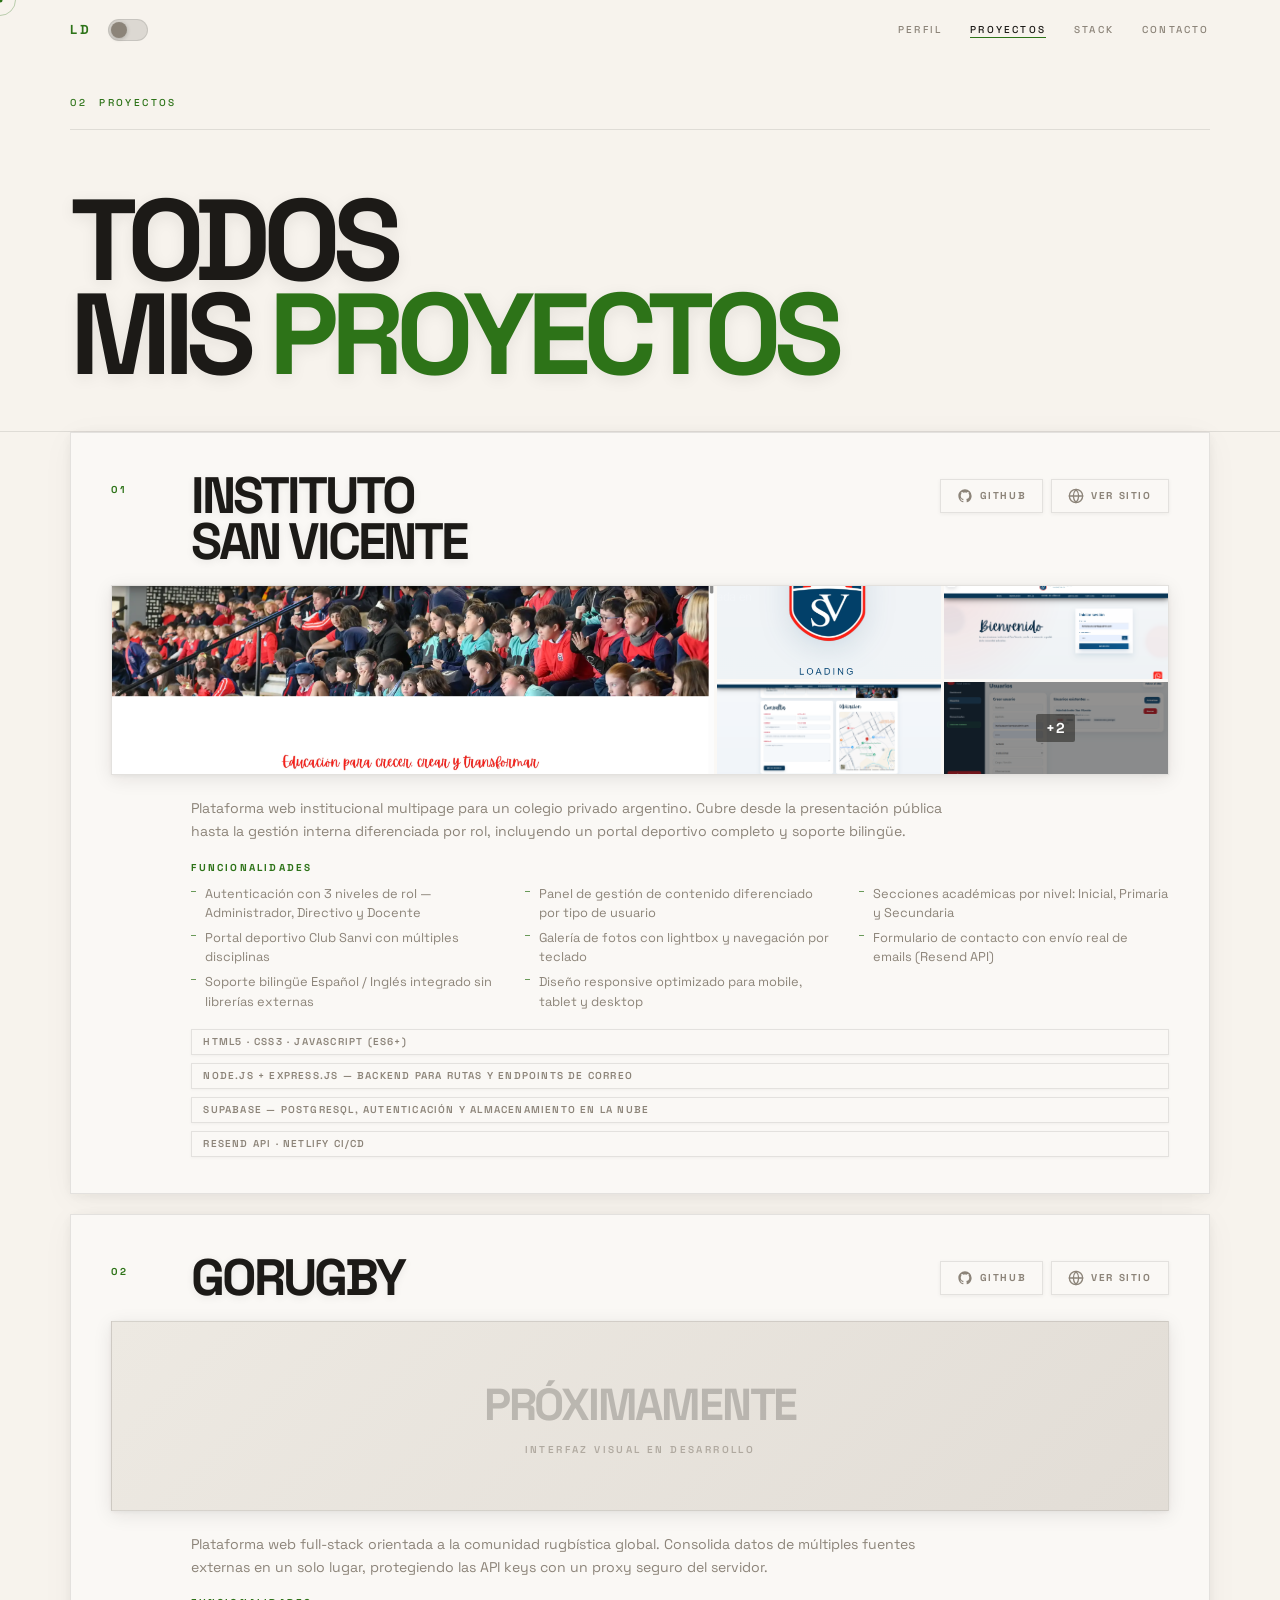
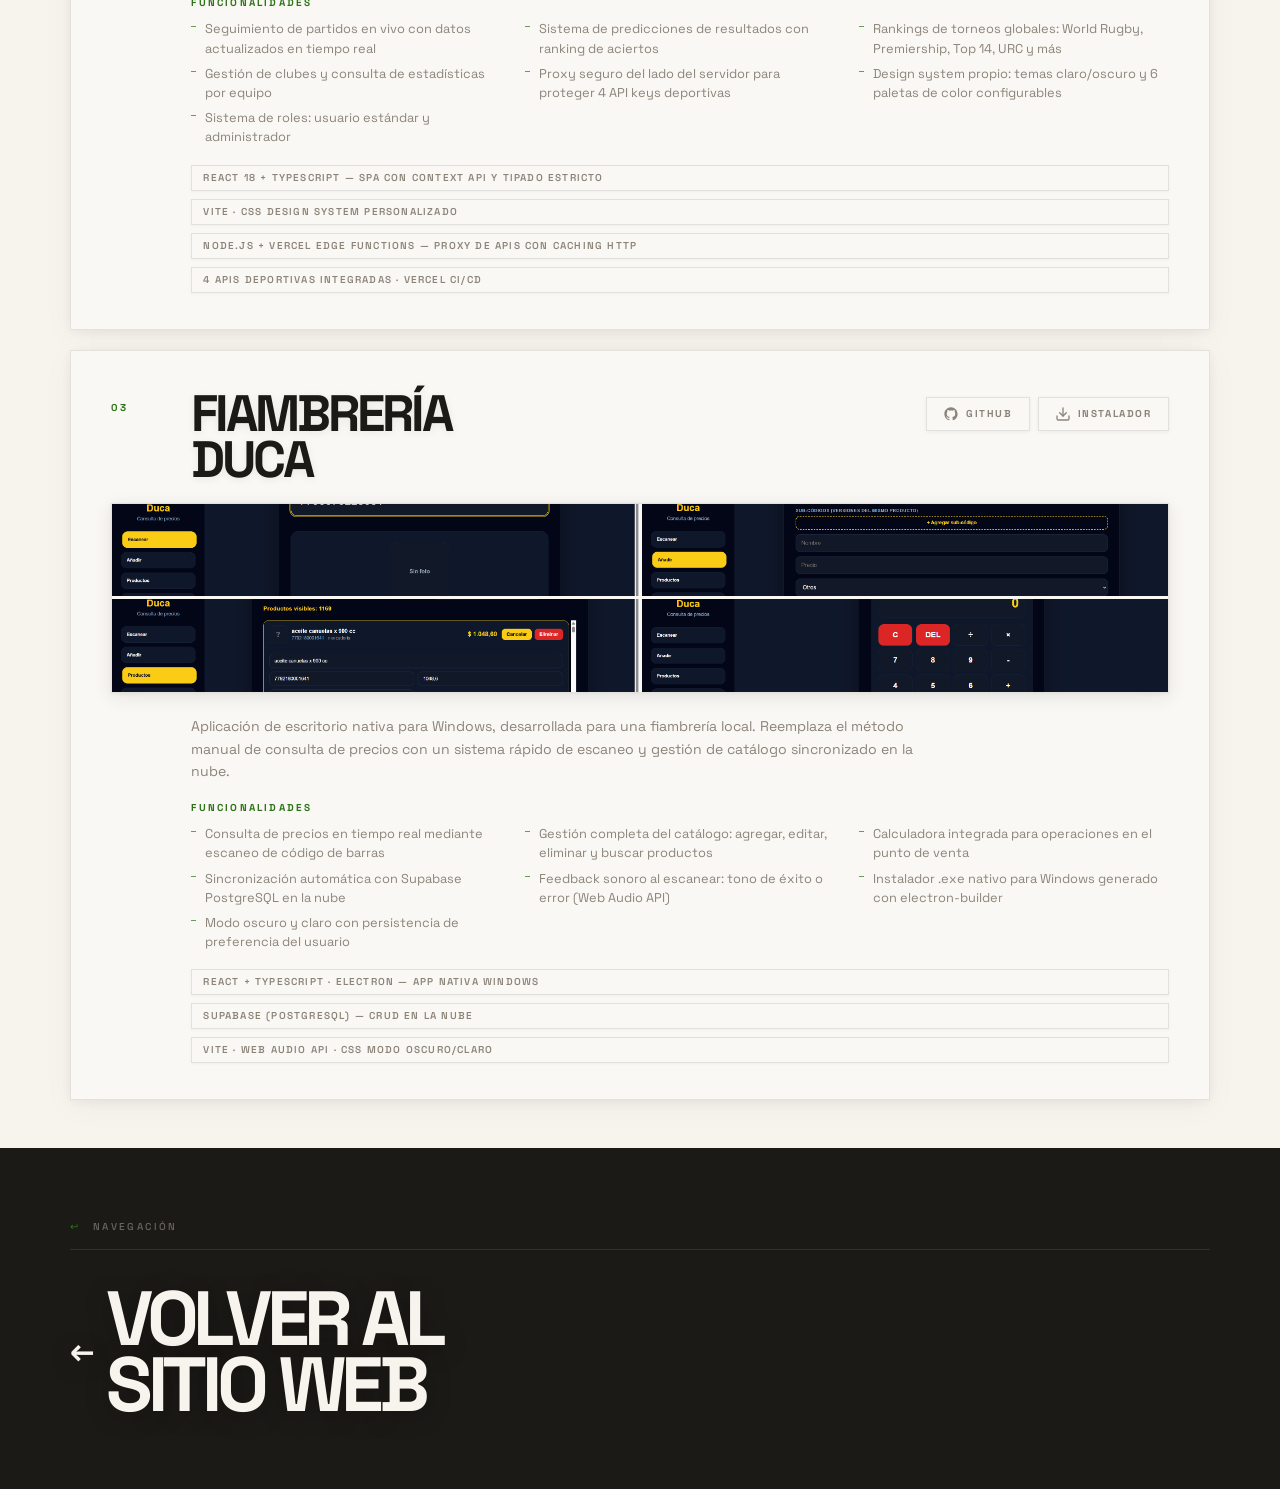
==== proyectos.html @ 01c7cc9e "Refactor gallery layout, add lightbox and funcionalidades per project" ====
<!DOCTYPE html>
<html lang="es">
<head>
  <meta charset="UTF-8" />
  <meta name="viewport" content="width=device-width, initial-scale=1.0" />
  <title>Proyectos — Luciano Duca</title>
  <meta name="description" content="Proyectos de desarrollo web y sistemas por Luciano Duca — Mendoza, Argentina." />
  <link rel="icon" type="image/svg+xml" href="assets/img/favicon2.svg" />
  <link rel="preconnect" href="https://fonts.googleapis.com">
  <link rel="preconnect" href="https://fonts.gstatic.com" crossorigin>
  <link href="https://fonts.googleapis.com/css2?family=Space+Grotesk:wght@400;500;700;900&display=swap" rel="stylesheet">
  <link rel="stylesheet" href="css/styles.css" />
  <link rel="stylesheet" href="css/proyectos.css" />
  <script>(function(){var t=localStorage.getItem('theme');if(t==='dark'||(!t&&matchMedia('(prefers-color-scheme:dark)').matches))document.documentElement.setAttribute('data-theme','dark');})();</script>
</head>
<body>

  <div class="cursor-dot"></div>
  <div class="cursor-ring"></div>
  <div class="progress-bar" id="progressBar"></div>

  <header class="nav" id="nav">
    <div class="nav-left">
      <a href="index.html" class="nav-brand">LD</a>
      <button class="theme-toggle" id="themeBtn" aria-label="Cambiar tema claro/oscuro" role="switch"></button>
    </div>
    <button class="menu-btn" id="menuBtn" aria-label="Abrir menú">
      <span></span><span></span>
    </button>
    <nav id="navMenu">
      <a href="index.html#perfil">Perfil</a>
      <a href="proyectos.html" class="nav-active">Proyectos</a>
      <a href="index.html#stack">Stack</a>
      <a href="index.html#contacto">Contacto</a>
    </nav>
  </header>

  <main>

    <!-- ─── HERO ──────────────────────────── -->
    <section class="pp-hero">
      <div class="sec-label fade">
        <span>02</span><span>Proyectos</span>
      </div>
      <h1 class="fade d1">
        Todos<br>mis <span class="accent">proyectos</span>
      </h1>
    </section>

    <!-- ─── PROJECTS LIST ─────────────────── -->
    <section class="pp-list">

      <!-- ── 01 Instituto San Vicente ─────── -->
      <article class="pp-card fade">
        <div class="pp-card-top">
          <div class="pp-card-num">01</div>
          <div class="pp-card-title-row">
            <h2>Instituto<br>San Vicente</h2>
            <div class="pp-card-links">
              <a href="https://github.com/LucianoDuca/Instituto-San-Vicente-5-20" class="pp-link-btn" target="_blank" rel="noopener noreferrer" aria-label="Ver en GitHub">
                <svg width="16" height="16" viewBox="0 0 24 24" fill="currentColor" aria-hidden="true"><path d="M12 2C6.48 2 2 6.48 2 12c0 4.42 2.87 8.17 6.84 9.5.5.08.66-.23.66-.5v-1.69c-2.77.6-3.36-1.34-3.36-1.34-.46-1.16-1.11-1.47-1.11-1.47-.91-.62.07-.6.07-.6 1 .07 1.53 1.03 1.53 1.03.87 1.52 2.34 1.07 2.91.83.09-.65.35-1.09.63-1.34-2.22-.25-4.55-1.11-4.55-4.92 0-1.11.38-2 1.03-2.71-.1-.25-.45-1.29.1-2.64 0 0 .84-.27 2.75 1.02.79-.22 1.65-.33 2.5-.33.85 0 1.71.11 2.5.33 1.91-1.29 2.75-1.02 2.75-1.02.55 1.35.2 2.39.1 2.64.65.71 1.03 1.6 1.03 2.71 0 3.82-2.34 4.66-4.57 4.91.36.31.69.92.69 1.85V21c0 .27.16.59.67.5C19.14 20.16 22 16.42 22 12A10 10 0 0 0 12 2z"/></svg>
                GitHub
              </a>
              <a href="https://instituto-san-vicente-5-20.onrender.com/index.html" class="pp-link-btn" target="_blank" rel="noopener noreferrer" aria-label="Ver sitio web oficial">
                <svg width="16" height="16" viewBox="0 0 24 24" fill="none" stroke="currentColor" stroke-width="2" stroke-linecap="round" stroke-linejoin="round" aria-hidden="true"><circle cx="12" cy="12" r="10"/><line x1="2" y1="12" x2="22" y2="12"/><path d="M12 2a15.3 15.3 0 0 1 4 10 15.3 15.3 0 0 1-4 10 15.3 15.3 0 0 1-4-10 15.3 15.3 0 0 1 4-10z"/></svg>
                Ver sitio
              </a>
            </div>
          </div>
        </div>

        <div class="pp-gallery" data-gallery="sv">
          <figure class="pp-gi pp-gi--featured" data-index="0">
            <img src="assets/img/proyectos/Instituto-San-Vicente/PC-Inicio.png" alt="Página de inicio" loading="lazy" />
            <div class="pp-gi-overlay"><span>↗</span></div>
          </figure>
          <figure class="pp-gi" data-index="1">
            <img src="assets/img/proyectos/Instituto-San-Vicente/Animacion-de-carga.png" alt="Animación de carga" loading="lazy" />
            <div class="pp-gi-overlay"><span>↗</span></div>
          </figure>
          <figure class="pp-gi" data-index="2">
            <img src="assets/img/proyectos/Instituto-San-Vicente/Apartado-iniciar-session.png" alt="Inicio de sesión" loading="lazy" />
            <div class="pp-gi-overlay"><span>↗</span></div>
          </figure>
          <figure class="pp-gi" data-index="3">
            <img src="assets/img/proyectos/Instituto-San-Vicente/Formulario-institutucional.png" alt="Formulario institucional" loading="lazy" />
            <div class="pp-gi-overlay"><span>↗</span></div>
          </figure>
          <figure class="pp-gi pp-gi--more" data-index="4">
            <img src="assets/img/proyectos/Instituto-San-Vicente/Panel Administrativo.png" alt="Panel administrativo" loading="lazy" />
            <div class="pp-gi-overlay"><span></span></div>
          </figure>
          <!-- hidden — disponibles en lightbox -->
          <figure class="pp-gi pp-gi--hidden" data-index="5">
            <img src="assets/img/proyectos/Instituto-San-Vicente/PC-Kinder-academic-levels.png" alt="Niveles académicos" loading="lazy" />
          </figure>
          <figure class="pp-gi pp-gi--hidden" data-index="6">
            <img src="assets/img/proyectos/Instituto-San-Vicente/previsulizacion-dispositivos-mobiles.png" alt="Vista móvil" loading="lazy" />
          </figure>
        </div>

        <div class="pp-card-body">
          <p class="pp-card-desc">Plataforma web institucional multipage para un colegio privado argentino. Cubre desde la presentación pública hasta la gestión interna diferenciada por rol, incluyendo un portal deportivo completo y soporte bilingüe.</p>
          <div class="pp-features">
            <h4 class="pp-features-title">Funcionalidades</h4>
            <ul class="pp-features-list">
              <li>Autenticación con 3 niveles de rol — Administrador, Directivo y Docente</li>
              <li>Panel de gestión de contenido diferenciado por tipo de usuario</li>
              <li>Secciones académicas por nivel: Inicial, Primaria y Secundaria</li>
              <li>Portal deportivo Club Sanvi con múltiples disciplinas</li>
              <li>Galería de fotos con lightbox y navegación por teclado</li>
              <li>Formulario de contacto con envío real de emails (Resend API)</li>
              <li>Soporte bilingüe Español / Inglés integrado sin librerías externas</li>
              <li>Diseño responsive optimizado para mobile, tablet y desktop</li>
            </ul>
          </div>
          <div class="proj-tags">
            <span>HTML5 · CSS3 · JavaScript (ES6+)</span>
            <span>Node.js + Express.js — backend para rutas y endpoints de correo</span>
            <span>Supabase — PostgreSQL, autenticación y almacenamiento en la nube</span>
            <span>Resend API · Netlify CI/CD</span>
          </div>
        </div>
      </article>

      <!-- ── 02 GoRugby ────────────────────── -->
      <article class="pp-card fade d1">
        <div class="pp-card-top">
          <div class="pp-card-num">02</div>
          <div class="pp-card-title-row">
            <h2>GoRugby</h2>
            <div class="pp-card-links">
              <a href="https://github.com/LucianoDuca/GoRugby-Project" class="pp-link-btn" target="_blank" rel="noopener noreferrer" aria-label="Ver en GitHub">
                <svg width="16" height="16" viewBox="0 0 24 24" fill="currentColor" aria-hidden="true"><path d="M12 2C6.48 2 2 6.48 2 12c0 4.42 2.87 8.17 6.84 9.5.5.08.66-.23.66-.5v-1.69c-2.77.6-3.36-1.34-3.36-1.34-.46-1.16-1.11-1.47-1.11-1.47-.91-.62.07-.6.07-.6 1 .07 1.53 1.03 1.53 1.03.87 1.52 2.34 1.07 2.91.83.09-.65.35-1.09.63-1.34-2.22-.25-4.55-1.11-4.55-4.92 0-1.11.38-2 1.03-2.71-.1-.25-.45-1.29.1-2.64 0 0 .84-.27 2.75 1.02.79-.22 1.65-.33 2.5-.33.85 0 1.71.11 2.5.33 1.91-1.29 2.75-1.02 2.75-1.02.55 1.35.2 2.39.1 2.64.65.71 1.03 1.6 1.03 2.71 0 3.82-2.34 4.66-4.57 4.91.36.31.69.92.69 1.85V21c0 .27.16.59.67.5C19.14 20.16 22 16.42 22 12A10 10 0 0 0 12 2z"/></svg>
                GitHub
              </a>
              <a href="https://gorugby.vercel.app/" class="pp-link-btn" target="_blank" rel="noopener noreferrer" aria-label="Ver sitio web oficial">
                <svg width="16" height="16" viewBox="0 0 24 24" fill="none" stroke="currentColor" stroke-width="2" stroke-linecap="round" stroke-linejoin="round" aria-hidden="true"><circle cx="12" cy="12" r="10"/><line x1="2" y1="12" x2="22" y2="12"/><path d="M12 2a15.3 15.3 0 0 1 4 10 15.3 15.3 0 0 1-4 10 15.3 15.3 0 0 1-4-10 15.3 15.3 0 0 1 4-10z"/></svg>
                Ver sitio
              </a>
            </div>
          </div>
        </div>

        <div class="pp-gallery pp-gallery--soon">
          <div class="pp-soon-wrap">
            <p class="pp-soon-title">Próximamente</p>
            <small class="pp-soon-sub">Interfaz visual en desarrollo</small>
          </div>
        </div>

        <div class="pp-card-body">
          <p class="pp-card-desc">Plataforma web full-stack orientada a la comunidad rugbística global. Consolida datos de múltiples fuentes externas en un solo lugar, protegiendo las API keys con un proxy seguro del servidor.</p>
          <div class="pp-features">
            <h4 class="pp-features-title">Funcionalidades</h4>
            <ul class="pp-features-list">
              <li>Seguimiento de partidos en vivo con datos actualizados en tiempo real</li>
              <li>Sistema de predicciones de resultados con ranking de aciertos</li>
              <li>Rankings de torneos globales: World Rugby, Premiership, Top 14, URC y más</li>
              <li>Gestión de clubes y consulta de estadísticas por equipo</li>
              <li>Proxy seguro del lado del servidor para proteger 4 API keys deportivas</li>
              <li>Design system propio: temas claro/oscuro y 6 paletas de color configurables</li>
              <li>Sistema de roles: usuario estándar y administrador</li>
            </ul>
          </div>
          <div class="proj-tags">
            <span>React 18 + TypeScript — SPA con Context API y tipado estricto</span>
            <span>Vite · CSS Design System personalizado</span>
            <span>Node.js + Vercel Edge Functions — proxy de APIs con caching HTTP</span>
            <span>4 APIs deportivas integradas · Vercel CI/CD</span>
          </div>
        </div>
      </article>

      <!-- ── 03 Fiambrería Duca ─────────────── -->
      <article class="pp-card fade d2">
        <div class="pp-card-top">
          <div class="pp-card-num">03</div>
          <div class="pp-card-title-row">
            <h2>Fiambrería<br>Duca</h2>
            <div class="pp-card-links">
              <a href="https://github.com/LucianoDuca/POS---Fiambreriaa-Duca" class="pp-link-btn" target="_blank" rel="noopener noreferrer" aria-label="Ver en GitHub">
                <svg width="16" height="16" viewBox="0 0 24 24" fill="currentColor" aria-hidden="true"><path d="M12 2C6.48 2 2 6.48 2 12c0 4.42 2.87 8.17 6.84 9.5.5.08.66-.23.66-.5v-1.69c-2.77.6-3.36-1.34-3.36-1.34-.46-1.16-1.11-1.47-1.11-1.47-.91-.62.07-.6.07-.6 1 .07 1.53 1.03 1.53 1.03.87 1.52 2.34 1.07 2.91.83.09-.65.35-1.09.63-1.34-2.22-.25-4.55-1.11-4.55-4.92 0-1.11.38-2 1.03-2.71-.1-.25-.45-1.29.1-2.64 0 0 .84-.27 2.75 1.02.79-.22 1.65-.33 2.5-.33.85 0 1.71.11 2.5.33 1.91-1.29 2.75-1.02 2.75-1.02.55 1.35.2 2.39.1 2.64.65.71 1.03 1.6 1.03 2.71 0 3.82-2.34 4.66-4.57 4.91.36.31.69.92.69 1.85V21c0 .27.16.59.67.5C19.14 20.16 22 16.42 22 12A10 10 0 0 0 12 2z"/></svg>
                GitHub
              </a>
              <a href="https://drive.google.com/file/d/1Qns10t8SLtp6qqNAk8wg6qYmzBFaeWhU/view?usp=sharing" class="pp-link-btn" target="_blank" rel="noopener noreferrer" aria-label="Descargar instalador">
                <svg width="16" height="16" viewBox="0 0 24 24" fill="none" stroke="currentColor" stroke-width="2" stroke-linecap="round" stroke-linejoin="round" aria-hidden="true"><path d="M21 15v4a2 2 0 0 1-2 2H5a2 2 0 0 1-2-2v-4"/><polyline points="7 10 12 15 17 10"/><line x1="12" y1="15" x2="12" y2="3"/></svg>
                Instalador
              </a>
            </div>
          </div>
        </div>

        <div class="pp-gallery pp-gallery--2x2" data-gallery="pd">
          <figure class="pp-gi" data-index="0">
            <img src="assets/img/proyectos/Pos-Duca/Inicio-fase de escaneo.png" alt="Fase de escaneo" loading="lazy" />
            <div class="pp-gi-overlay"><span>↗</span></div>
          </figure>
          <figure class="pp-gi" data-index="1">
            <img src="assets/img/proyectos/Pos-Duca/agregar-productos.png" alt="Agregar productos" loading="lazy" />
            <div class="pp-gi-overlay"><span>↗</span></div>
          </figure>
          <figure class="pp-gi" data-index="2">
            <img src="assets/img/proyectos/Pos-Duca/buscar-editar-productos.png" alt="Buscar y editar productos" loading="lazy" />
            <div class="pp-gi-overlay"><span>↗</span></div>
          </figure>
          <figure class="pp-gi" data-index="3">
            <img src="assets/img/proyectos/Pos-Duca/calculadora.png" alt="Calculadora" loading="lazy" />
            <div class="pp-gi-overlay"><span>↗</span></div>
          </figure>
        </div>

        <div class="pp-card-body">
          <p class="pp-card-desc">Aplicación de escritorio nativa para Windows, desarrollada para una fiambrería local. Reemplaza el método manual de consulta de precios con un sistema rápido de escaneo y gestión de catálogo sincronizado en la nube.</p>
          <div class="pp-features">
            <h4 class="pp-features-title">Funcionalidades</h4>
            <ul class="pp-features-list">
              <li>Consulta de precios en tiempo real mediante escaneo de código de barras</li>
              <li>Gestión completa del catálogo: agregar, editar, eliminar y buscar productos</li>
              <li>Calculadora integrada para operaciones en el punto de venta</li>
              <li>Sincronización automática con Supabase PostgreSQL en la nube</li>
              <li>Feedback sonoro al escanear: tono de éxito o error (Web Audio API)</li>
              <li>Instalador .exe nativo para Windows generado con electron-builder</li>
              <li>Modo oscuro y claro con persistencia de preferencia del usuario</li>
            </ul>
          </div>
          <div class="proj-tags">
            <span>React + TypeScript · Electron — app nativa Windows</span>
            <span>Supabase (PostgreSQL) — CRUD en la nube</span>
            <span>Vite · Web Audio API · CSS modo oscuro/claro</span>
          </div>
        </div>
      </article>

    </section>
  </main>

  <!-- ─── VOLVER AL SITIO WEB ───────────── -->
  <section class="pp-back">
    <div class="pp-back-label">
      <span>↩</span><span>Navegación</span>
    </div>
    <a href="index.html" class="pp-back-link">
      <span class="pp-back-arrow">←</span>
      Volver al<br>sitio web
    </a>
  </section>

  <!-- ─── LIGHTBOX ──────────────────────── -->
  <div class="pp-lightbox" id="ppLightbox" aria-hidden="true" role="dialog" aria-label="Vista ampliada">
    <button class="pp-lb-close" id="ppLbClose" aria-label="Cerrar">✕</button>
    <button class="pp-lb-prev" id="ppLbPrev" aria-label="Imagen anterior">‹</button>
    <button class="pp-lb-next" id="ppLbNext" aria-label="Imagen siguiente">›</button>
    <figure class="pp-lb-figure">
      <img id="ppLbImg" src="" alt="" />
    </figure>
    <div class="pp-lb-counter" id="ppLbCounter"></div>
  </div>

  <script src="js/script.js"></script>
  <script src="js/proyectos.js"></script>
  <script src="js/theme.js"></script>

</body>
</html>
---- css/styles.css ----
/* ─── VARIABLES ─────────────────────────────────── */
:root {
  --bg:     #f7f3ed;   /* blanco papel cálido */
  --text:   #1c1a17;   /* negro cálido */
  --muted:  #8c8479;   /* gris cálido */
  --accent: #2d7318;   /* verde bosque legible sobre claro */
  --line:   rgba(26,24,22,.1);
  --pad:    clamp(24px, 5.5vw, 88px);
}

/* ─── RESET ─────────────────────────────────────── */
*, *::before, *::after { margin: 0; padding: 0; box-sizing: border-box; }
html  { scroll-behavior: smooth; }
body  {
  background: var(--bg);
  color: var(--text);
  font-family: 'Space Grotesk', sans-serif;
  overflow-x: hidden;
  -webkit-font-smoothing: antialiased;
  animation: body-in .5s ease both;
}
@keyframes body-in { from { opacity:0; } to { opacity:1; } }
a { color: inherit; text-decoration: none; }

/* ─── CURSOR ─────────────────────────────────────── */
@media (hover:hover) and (pointer:fine) { * { cursor:none !important; } }

.cursor-dot {
  width:5px; height:5px;
  background: var(--accent);
  border-radius:50%;
  position:fixed; pointer-events:none; z-index:9999;
  transform:translate(-50%,-50%);
}
.cursor-ring {
  width:32px; height:32px;
  border:1px solid rgba(45,115,24,.3);
  border-radius:50%;
  position:fixed; pointer-events:none; z-index:9998;
  transform:translate(-50%,-50%);
  transition: width .2s, height .2s, border-color .2s, background .2s;
}
.cursor-ring.on {
  width:56px; height:56px;
  border-color:rgba(45,115,24,.15);
  background:rgba(45,115,24,.06);
}
@media (hover:none) { .cursor-dot,.cursor-ring { display:none; } }

/* ─── PROGRESS BAR ───────────────────────────────── */
.progress-bar {
  position:fixed; top:0; left:0; height:1px;
  background:var(--accent); z-index:9997; width:0%;
}

/* ─── NAV ────────────────────────────────────────── */
.nav {
  position:fixed; top:0; left:0; right:0; z-index:100;
  height:60px; padding:0 var(--pad);
  display:flex; align-items:center; justify-content:space-between;
  border-bottom:1px solid transparent;
  transition: background .3s, border-color .3s, backdrop-filter .3s;
}
.nav.stuck {
  background:rgba(247,243,237,.95);
  border-color:var(--line);
  backdrop-filter:blur(20px);
}
.nav-left {
  display:flex; align-items:center; gap:16px;
}
.nav-brand {
  font-size:13px; font-weight:900;
  letter-spacing:.22em; color:var(--accent);
}

/* ─── LANG SWITCHER ─────────────────────────────── */
.lang-switcher { position:relative; }
.lang-btn {
  display:flex; align-items:center; gap:5px;
  background:transparent; border:1px solid var(--line);
  border-radius:4px; padding:4px 9px; cursor:pointer;
  font-family:inherit; font-size:10px; font-weight:600;
  letter-spacing:.08em; color:var(--text);
  transition:border-color .2s, color .2s;
}
.lang-btn:hover { border-color:var(--accent); color:var(--accent); }
.lang-arrow {
  font-size:8px; line-height:1;
  transition:transform .2s; display:inline-block;
}
.lang-switcher.open .lang-arrow { transform:rotate(180deg); }
.lang-dropdown {
  position:absolute; top:calc(100% + 8px); left:0;
  background:rgba(247,243,237,.98);
  border:1px solid var(--line); border-radius:6px;
  overflow:hidden; min-width:140px;
  box-shadow:0 8px 24px rgba(0,0,0,.08);
  z-index:200;
}
.lang-option {
  display:block; width:100%; background:transparent; border:0;
  padding:10px 14px; text-align:left;
  font-family:inherit; font-size:11px;
  color:var(--text); cursor:pointer;
  transition:background .15s, color .15s;
}
.lang-option:hover { background:rgba(45,115,24,.08); color:var(--accent); }
.lang-option.active { color:var(--accent); font-weight:700; }
.lang-option + .lang-option { border-top:1px solid var(--line); }
.nav nav { display:flex; gap:28px; }
.nav nav a {
  font-size:10px; font-weight:500;
  letter-spacing:.22em; text-transform:uppercase;
  color:var(--muted); transition:color .2s;
  position:relative;
}
.nav nav a::after {
  content:''; position:absolute;
  bottom:-2px; left:0; width:0; height:1px;
  background:var(--accent); transition:width .25s;
}
.nav nav a:hover        { color:var(--text); }
.nav nav a:hover::after { width:100%; }
.menu-btn {
  display:none; width:40px; height:40px;
  border:0; background:transparent;
}
.menu-btn span {
  display:block; height:1px; width:22px;
  background:var(--text); margin:7px auto; transition:.3s;
}
.menu-btn.open span:first-child { transform:translateY(4px) rotate(45deg); }
.menu-btn.open span:last-child  { transform:translateY(-4px) rotate(-45deg); }

/* ─── FADE REVEAL ────────────────────────────────── */
.fade { opacity:0; transition:opacity .8s ease; }
.fade.in { opacity:1; }
.d1 { transition-delay:.1s; }
.d2 { transition-delay:.2s; }
.d3 { transition-delay:.3s; }

/* ─── HERO ───────────────────────────────────────── */
.hero {
  display:grid;
  grid-template-columns:1fr clamp(280px,42vw,600px);
  min-height:100svh;
  border-bottom:1px solid var(--line);
}

.hero-left {
  display:flex; flex-direction:column;
  justify-content:space-between;
  padding:80px clamp(20px,3.5vw,56px) 56px var(--pad);
  border-right:1px solid var(--line);
}

.hero-label {
  font-size:10px; font-weight:500;
  letter-spacing:.26em; text-transform:uppercase;
  color:var(--muted);
}

.hero-name { flex:1; display:flex; align-items:center; }
.hero-name h1 {
  font-size:clamp(4rem,13vw,17rem);
  font-weight:900; line-height:.82;
  letter-spacing:-.07em; text-transform:uppercase;
}
.hero-name h1 span { display:block; }
.hero-name .accent { color:var(--accent); }

.hero-foot {
  display:flex; align-items:flex-end;
  justify-content:space-between; gap:16px;
}
.hero-sub {
  font-size:clamp(.9rem,1.4vw,1.15rem);
  color:var(--muted); letter-spacing:-.01em;
}

/* CTA buttons */
.hero-actions {
  display:flex; gap:12px; flex-wrap:wrap;
}
.hero-cta {
  display:inline-flex; align-items:center;
  padding:11px 24px;
  font-size:10px; font-weight:700;
  letter-spacing:.22em; text-transform:uppercase;
  border:1px solid var(--accent); color:var(--accent);
  transition:background .25s, color .25s;
}
.hero-cta:hover {
  background:var(--accent);
  color:var(--bg);
}
.hero-cta--ghost {
  border-color:var(--line);
  color:var(--muted);
}
.hero-cta--ghost:hover {
  border-color:var(--text);
  color:var(--text);
  background:transparent;
}

/* Scroll indicator */
.scroll-hint {
  display:flex; flex-direction:column;
  align-items:center; gap:8px; flex-shrink:0;
}
.scroll-hint span {
  font-size:9px; letter-spacing:.3em;
  text-transform:uppercase; color:var(--muted);
  writing-mode:vertical-rl;
}
.scroll-line {
  width:1px; height:0;
  background:var(--accent);
  animation:line-draw 2.4s ease-in-out infinite;
}
@keyframes line-draw {
  0%   { height:0;    opacity:1; }
  65%  { height:48px; opacity:1; }
  100% { height:48px; opacity:0; }
}

/* Columna derecha — foto cuadrada */
.hero-right {
  position:relative;
  overflow:hidden;
  background:#d5d0c8;
  aspect-ratio:1/1;
  align-self:center;
}
.hero-right img {
  width:100%; height:100%;
  object-fit:cover; object-position:center 25%;
  filter:grayscale(1) contrast(1.04) brightness(.98);
  display:block;
}
.hero-right::after {
  content:'';
  position:absolute; inset:0;
  background:linear-gradient(to right, rgba(247,243,237,.45) 0%, transparent 45%);
  pointer-events:none;
}

/* ─── MARQUEE ────────────────────────────────────── */
.marquee-wrap {
  overflow:hidden;
  background:var(--bg);
  border-bottom:1px solid var(--line);
  padding:16px 0;
}
.marquee-inner {
  display:flex; width:max-content;
  animation:scroll-x 26s linear infinite;
}
@keyframes scroll-x {
  from { transform:translateX(0); }
  to   { transform:translateX(-50%); }
}
.marquee-track {
  display:flex; align-items:center;
  gap:24px; padding-right:24px;
  white-space:nowrap;
}
.marquee-track span {
  font-size:10px; font-weight:700;
  letter-spacing:.26em; text-transform:uppercase;
  color:var(--muted);
}
.marquee-track b {
  font-weight:900; font-size:14px;
  color:var(--accent); opacity:1;
}

/* ─── ETIQUETA DE SECCIÓN ────────────────────────── */
.sec-label {
  display:flex; align-items:baseline; gap:12px;
  padding-bottom:20px;
  border-bottom:1px solid var(--line);
  margin-bottom:64px;
  font-size:10px; font-weight:500;
  letter-spacing:.24em; text-transform:uppercase;
  color:var(--muted);
}
.sec-label span { color:var(--accent); }

/* ─── PERFIL ─────────────────────────────────────── */
.s-perfil {
  padding:100px var(--pad);
  border-bottom:1px solid var(--line);
}
.perfil-grid {
  display:grid;
  grid-template-columns:1fr 1fr;
  gap:clamp(40px,6vw,100px);
  align-items:start;
}
.perfil-grid h2 {
  font-size:clamp(2rem,4vw,4.8rem);
  font-weight:900; line-height:.92;
  letter-spacing:-.06em; text-transform:uppercase;
}
.perfil-grid > div > p {
  color:var(--muted);
  font-size:clamp(.95rem,1.35vw,1.15rem);
  line-height:1.75; font-weight:400;
}
.meta-rows {
  margin-top:40px;
  border-top:1px solid var(--line);
}
.meta-row {
  display:flex; justify-content:space-between;
  align-items:baseline;
  padding:14px 0;
  border-bottom:1px solid var(--line);
}
.meta-row span {
  font-size:10px; font-weight:500;
  letter-spacing:.2em; text-transform:uppercase;
  color:var(--muted); flex-shrink:0; padding-top:2px;
}
.meta-row strong {
  font-size:clamp(.9rem,1.2vw,1.05rem);
  font-weight:500;
}
.meta-row--tall { align-items:flex-start; }
.meta-row--tall strong { display:block; margin-bottom:4px; }
.flag-icon {
  display:inline-block;
  width:22px; height:14px;
  vertical-align:middle;
  margin-right:8px;
  border-radius:2px;
  flex-shrink:0;
  position:relative; top:-1px;
}
.lang-sub {
  display:block;
  margin-top:-2px; margin-bottom:8px;
  padding-left:10px;
  border-left:1px solid rgba(45,115,24,.3);
  font-size:clamp(.75rem,.95vw,.82rem);
  color:var(--muted); font-weight:400;
  line-height:1.5;
}
.meta-note {
  display:block; margin-top:8px;
  font-size:clamp(.75rem,.95vw,.82rem);
  color:var(--muted); font-weight:400;
  line-height:1.5; font-style:italic;
}

/* ─── TRAYECTORIA ────────────────────────────────── */
.tray-list {
  margin-top:32px;
  border-top:1px solid var(--line);
}
.tray-item {
  display:grid;
  grid-template-columns:28px 1fr;
  gap:16px;
  padding:18px 0;
  border-bottom:1px solid var(--line);
  align-items:start;
}
.tray-num {
  font-size:10px; font-weight:700;
  letter-spacing:.2em; color:var(--accent);
  padding-top:3px;
}
.tray-item strong {
  display:block;
  font-size:clamp(.95rem,1.3vw,1.1rem);
  font-weight:700; margin-bottom:4px;
}
.tray-item p {
  font-size:clamp(.82rem,1.05vw,.9rem);
  color:var(--muted); line-height:1.55;
}
.tray-sub {
  margin-top:14px;
  padding:14px 0 0 12px;
  border-left:1px solid var(--accent);
}
.tray-sub-label {
  display:block;
  font-size:10px; font-weight:700;
  letter-spacing:.18em; text-transform:uppercase;
  color:var(--accent); margin-bottom:6px;
}
.tray-sub p {
  font-size:clamp(.8rem,1vw,.88rem);
  color:var(--muted); line-height:1.55;
}

/* ─── PROYECTOS ──────────────────────────────────── */
.s-proyectos {
  padding:100px var(--pad);
  border-bottom:1px solid var(--line);
}
.proj-list { border-top:1px solid var(--line); }
a.proj-row { display:grid; }

.proj-row {
  display:grid;
  grid-template-columns:60px 1fr auto;
  gap:clamp(16px,3.5vw,56px);
  align-items:center;
  padding:36px 0;
  border-bottom:1px solid var(--line);
  transition:padding-left .35s ease;
  position:relative;
}
.proj-row::before {
  content:'';
  position:absolute; left:0; top:0; bottom:0;
  width:2px; background:var(--accent);
  transform:scaleY(0); transform-origin:top;
  transition:transform .35s ease;
}
.proj-row:hover::before { transform:scaleY(1); }
.proj-row:hover         { padding-left:20px; }

.proj-num {
  font-size:10px; font-weight:700;
  letter-spacing:.22em; color:var(--accent);
  align-self:start; padding-top:8px;
}
.proj-info h3 {
  font-size:clamp(1.7rem,3.4vw,4.2rem);
  font-weight:900; letter-spacing:-.05em;
  text-transform:uppercase; line-height:.9;
  transition:color .25s;
}
.proj-row:hover .proj-info h3 { color:var(--accent); }

.proj-info p {
  margin-top:12px; max-width:600px;
  color:var(--muted);
  font-size:clamp(.88rem,1.15vw,1rem);
  line-height:1.6;
}
.proj-arrow {
  font-size:1.5rem; color:var(--muted);
  transition:color .25s, transform .25s;
  align-self:start;
}
.proj-row:hover .proj-arrow {
  color:var(--accent);
  transform:translate(4px,-4px);
}
.proj-tags {
  display:flex; flex-direction:column; gap:5px; margin-top:14px;
}
.proj-tags span {
  font-size:11px; font-weight:400;
  color:var(--accent); padding:4px 10px;
  border-left:2px solid rgba(45,115,24,.45);
  line-height:1.4;
}

/* ─── STACK ──────────────────────────────────────── */
.s-stack {
  padding:100px var(--pad);
  border-bottom:1px solid var(--line);
}

.stack-grid {
  display:grid;
  grid-template-columns:repeat(3,1fr);
  border:1px solid var(--line);
  gap:1px;
  background:var(--line);
}
.stack-col {
  background:var(--bg);
  padding:clamp(28px,3vw,48px);
}
.stack-col h4 {
  font-size:10px; font-weight:700;
  letter-spacing:.22em; text-transform:uppercase;
  color:var(--muted); margin-bottom:28px;
}
.stack-col ul { list-style:none; }
.stack-col li {
  font-size:clamp(1.2rem,2vw,2rem);
  font-weight:900; letter-spacing:-.04em;
  text-transform:uppercase; line-height:1;
  padding:14px 0;
  border-bottom:1px solid var(--line);
  color:var(--text);
  transition:color .2s, padding-left .2s;
}
.stack-col li:last-child { border-bottom:none; }
.stack-col li:hover {
  color:var(--accent);
  padding-left:10px;
}

/* ─── FRASE ──────────────────────────────────────── */
.s-frase {
  padding:120px var(--pad);
  border-bottom:1px solid var(--line);
  display:grid; place-items:center; text-align:center;
}
.s-frase blockquote {
  max-width:820px;
  font-size:clamp(1.3rem,2.8vw,2.8rem);
  font-weight:700; letter-spacing:-.04em;
  text-transform:uppercase; line-height:1.12;
  font-style:normal; color:var(--text);
  position:relative;
}
.s-frase blockquote::before {
  content:'"';
  display:block;
  font-size:clamp(3rem,8vw,9rem);
  line-height:.6;
  color:var(--accent);
  margin-bottom:24px;
  letter-spacing:0;
  font-weight:900;
}

/* ─── CONTACTO — finale oscuro ───────────────────── */
.s-contacto {
  padding:100px var(--pad);
  background:var(--text); color:var(--bg);
  min-height:85vh;
  display:flex; flex-direction:column;
  justify-content:space-between;
}
.s-contacto .sec-label {
  border-bottom-color:rgba(247,243,237,.12);
  color:rgba(247,243,237,.4);
}
.s-contacto .sec-label span { color:var(--accent); }

.s-contacto h2 {
  font-size:clamp(3.5rem,10.5vw,13rem);
  font-weight:900; letter-spacing:-.07em;
  text-transform:uppercase; line-height:.82;
  color:var(--bg);
}
.s-contacto h2 em {
  font-style:normal;
  color:rgba(247,243,237,.25);
}

.contact-list {
  border-top:1px solid rgba(247,243,237,.12);
  margin-top:48px;
}
.contact-row {
  display:grid;
  grid-template-columns:100px 1fr auto;
  align-items:center;
  gap:clamp(16px,3vw,48px);
  padding:22px 0;
  border-bottom:1px solid rgba(247,243,237,.08);
  transition:opacity .2s, transform .2s;
}
.contact-row:hover { opacity:.5; transform:translateX(6px); }

.contact-row span {
  display:flex; align-items:center; gap:7px;
  font-size:10px; font-weight:500;
  letter-spacing:.22em; text-transform:uppercase;
  color:rgba(247,243,237,.4);
}
.contact-row span svg { flex-shrink:0; }
.contact-row strong {
  font-size:clamp(.9rem,1.4vw,1.2rem);
  font-weight:700; letter-spacing:-.02em;
  overflow-wrap:anywhere; color:var(--bg);
}
.contact-row em {
  font-style:normal; font-size:1.4rem;
  color:rgba(247,243,237,.35);
  transition:transform .2s;
}
.contact-row:hover em { transform:translate(3px,-3px); }

/* ─── RESPONSIVE 960px — tablet ─────────────────── */
@media (max-width:960px) {
  .perfil-grid  { grid-template-columns:1fr; }
  .stack-grid   { grid-template-columns:1fr 1fr; } /* 2 cols en tablet */

  .sec-label    { margin-bottom:44px; }
  .s-perfil, .s-proyectos, .s-stack,
  .s-frase, .s-contacto { padding-top:72px; padding-bottom:72px; }

  .s-contacto h2 { font-size:clamp(3rem,8vw,8rem); }

  .hero {
    grid-template-columns:1fr;
    min-height:auto;
  }
  .hero-left {
    padding:72px var(--pad) 44px;
    border-right:none;
    border-bottom:1px solid var(--line);
    min-height:52svh;
  }
  .hero-right { width:100%; max-width:100%; }
  .hero-right img { object-position:center center; }
  .hero-right::after {
    background:linear-gradient(to bottom, rgba(247,243,237,.4) 0%, transparent 35%);
  }
}

/* ─── RESPONSIVE 768px — tablet chico ───────────── */
@media (max-width:768px) {
  .stack-grid { grid-template-columns:1fr; }
  .perfil-grid h2 { font-size:clamp(1.8rem,5vw,3.2rem); }
  .proj-info h3   { font-size:clamp(1.5rem,4.5vw,3rem); }
}

/* ─── RESPONSIVE 680px — mobile grande ──────────── */
@media (max-width:680px) {
  /* Nav mobile */
  .nav nav {
    position:absolute; top:60px; left:0; right:0;
    flex-direction:column; gap:0;
    background:rgba(247,243,237,.98);
    border-bottom:1px solid var(--line);
    padding:8px 0;
    opacity:0; pointer-events:none;
    transform:translateY(-6px); transition:.25s;
  }
  .nav nav.open  { opacity:1; pointer-events:auto; transform:none; }
  .nav nav a     { display:block; padding:14px var(--pad); font-size:11px; }
  .menu-btn      { display:block; }

  /* Hero */
  .hero-left  { min-height:auto; }
  .hero-right { width:80%; margin:0 auto; }

  /* Espaciado */
  .sec-label { margin-bottom:32px; }
  .s-perfil, .s-proyectos, .s-stack,
  .s-frase, .s-contacto { padding-top:56px; padding-bottom:56px; }

  /* Proyectos */
  .proj-row { grid-template-columns:36px 1fr; padding:24px 0; }
  .proj-arrow { display:none; }
  .proj-row:hover { padding-left:0; }
  .proj-row::before { display:none; }
  a.proj-row { display:grid; }

  /* Stack */
  .stack-col { padding:clamp(16px,3vw,28px); }

  /* Contacto */
  .contact-row { grid-template-columns:80px 1fr; }
  .contact-row em { display:none; }
}

/* ─── RESPONSIVE 480px — mobile ─────────────────── */
@media (max-width:480px) {
  .sec-label    { margin-bottom:24px; }
  .s-perfil, .s-proyectos, .s-stack,
  .s-frase, .s-contacto { padding-top:44px; padding-bottom:44px; }

  /* Hero */
  .hero-left { padding-top:64px; padding-bottom:36px; }
  .hero-right { height:60vw; }
  .scroll-hint { display:none; } /* se oculta en móvil */
  .hero-foot   { display:block; } /* solo subtítulo */

  /* Proyectos */
  .proj-row  { padding:20px 0; gap:12px; }
  .proj-tags { gap:4px; }
  .proj-tags span { font-size:10px; padding:3px 8px; }

  /* Stack */
  .stack-col li { font-size:clamp(1rem,5.5vw,1.6rem); padding:10px 0; }

  /* Frase */
  .s-frase blockquote::before { font-size:clamp(2.5rem,14vw,5rem); }

  /* Trayectoria */
  .tray-item { gap:12px; padding:14px 0; }
  .tray-sub  { padding-left:10px; }

  /* CTA hero */
  .hero-actions  { flex-direction:column; gap:8px; }
  .hero-cta      { justify-content:center; padding:12px; font-size:9px; }

  /* Meta row — apilado vertical */
  .meta-row { flex-direction:column; gap:3px; padding:12px 0; }
  .meta-row span { padding-top:0; }
  .meta-row--tall { flex-direction:column; }
}

/* ─── RESPONSIVE 420px — mobile chico ───────────── */
@media (max-width:420px) {
  .hero-name h1       { font-size:clamp(3.5rem,18vw,6rem); }
  .s-contacto h2      { font-size:clamp(2.4rem,13vw,4.5rem); }
  .s-frase blockquote { font-size:1.05rem; }
  .contact-row        { grid-template-columns:1fr; gap:4px; }
  .contact-row span   { font-size:9px; }
}

/* ─── THEME TOGGLE (interruptor) ─────────────────── */
.theme-toggle {
  position: relative;
  display: inline-flex;
  align-items: center;
  width: 40px;
  height: 22px;
  border-radius: 11px;
  background: rgba(28,26,22,.12);
  border: 1px solid var(--line);
  cursor: pointer;
  flex-shrink: 0;
  padding: 0;
  transition: background .3s, border-color .3s;
}
.theme-toggle::after {
  content: '';
  position: absolute;
  top: 2px; left: 2px;
  width: 16px; height: 16px;
  border-radius: 50%;
  background: var(--muted);
  box-shadow: 0 1px 4px rgba(0,0,0,.22);
  transition: transform .3s cubic-bezier(.4,0,.2,1), background .3s, box-shadow .3s;
}
.theme-toggle.is-dark {
  background: rgba(45,115,24,.2);
  border-color: rgba(45,115,24,.4);
}
.theme-toggle.is-dark::after {
  transform: translateX(18px);
  background: var(--accent);
  box-shadow: 0 1px 8px rgba(45,115,24,.45);
}

/* ─── DARK MODE ──────────────────────────────────── */
[data-theme="dark"] {
  --bg:    #131210;
  --text:  #f0ece4;
  --muted: #7a7570;
  --line:  rgba(240,236,228,.09);
}
body { transition: background .35s ease, color .35s ease; }

[data-theme="dark"] .nav.stuck {
  background: rgba(19,18,16,.96);
}
[data-theme="dark"] .lang-dropdown {
  background: rgba(22,20,18,.98);
}
[data-theme="dark"] .hero-right               { background: #2a2823; }
[data-theme="dark"] .hero-right img           { filter: grayscale(1) contrast(1.04) brightness(.7); }
[data-theme="dark"] .hero-right::after {
  background: linear-gradient(to right, rgba(19,18,16,.65) 0%, transparent 45%);
}
/* La sección de contacto siempre debe ser oscura.
   Se pinchan --bg/--text localmente para que los hijos que los usen
   sigan renderizando correctamente (texto claro sobre fondo oscuro). */
[data-theme="dark"] .s-contacto {
  --bg:   #f0ece4;
  --text: #0d0b09;
  background: #0d0b09;
  color: #f0ece4;
}
@media (max-width:680px) {
  [data-theme="dark"] .nav nav { background: rgba(19,18,16,.98); }
}
@media (max-width:960px) {
  [data-theme="dark"] .hero-right::after {
    background: linear-gradient(to bottom, rgba(19,18,16,.55) 0%, transparent 35%);
  }
}
---- css/proyectos.css ----
/* ─── PROYECTOS PAGE ─────────────────────────────── */

.pp-hero {
  padding: 96px var(--pad) 48px;
  border-bottom: 1px solid var(--line);
}
.pp-hero h1 {
  font-size: clamp(3rem, 9vw, 10rem);
  font-weight: 900;
  letter-spacing: -.07em;
  text-transform: uppercase;
  line-height: .82;
  margin-top: 20px;
  text-shadow: 0 4px 16px rgba(28, 26, 23, .08);
}
.pp-hero h1 .accent { color: var(--accent); }

/* ─── LIST ───────────────────────────────────────── */
.pp-list {
  padding: 0 var(--pad) 48px;
  display: flex;
  flex-direction: column;
  gap: 20px;
}

/* ─── CARD ───────────────────────────────────────── */
.pp-card {
  padding: 40px 40px 36px;
  background: #faf8f5;
  border: 1px solid var(--line);
  box-shadow:
    0 2px 12px rgba(28, 26, 23, .06),
    0 6px 32px rgba(28, 26, 23, .04);
  transition: box-shadow .3s ease, transform .3s ease;
}
.pp-card:hover {
  box-shadow:
    0 4px 20px rgba(28, 26, 23, .10),
    0 12px 48px rgba(28, 26, 23, .07);
  transform: translateY(-2px);
}

.pp-card-top {
  display: grid;
  grid-template-columns: 48px 1fr;
  gap: clamp(12px, 2.5vw, 40px);
  align-items: start;
  margin-bottom: 20px;
}
.pp-card-num {
  font-size: 10px;
  font-weight: 700;
  letter-spacing: .22em;
  color: var(--accent);
  padding-top: 10px;
}
.pp-card-title-row {
  display: flex;
  align-items: flex-start;
  justify-content: space-between;
  gap: 20px;
  flex-wrap: wrap;
}
.pp-card-title-row h2 {
  font-size: clamp(1.9rem, 4vw, 5rem);
  font-weight: 900;
  letter-spacing: -.06em;
  text-transform: uppercase;
  line-height: .9;
  text-shadow: 0 2px 8px rgba(28, 26, 23, .07);
}

/* ─── LINK BUTTONS ───────────────────────────────── */
.pp-card-links {
  display: flex;
  gap: 8px;
  flex-shrink: 0;
  padding-top: 6px;
  flex-wrap: wrap;
}
.pp-link-btn {
  display: inline-flex;
  align-items: center;
  gap: 7px;
  padding: 8px 16px;
  font-size: 10px;
  font-weight: 700;
  letter-spacing: .16em;
  text-transform: uppercase;
  border: 1px solid var(--line);
  color: var(--muted);
  background: transparent;
  box-shadow: 0 1px 4px rgba(28, 26, 23, .06);
  transition: border-color .25s, color .25s, box-shadow .25s;
  white-space: nowrap;
  text-decoration: none;
}
.pp-link-btn:hover {
  border-color: var(--accent);
  color: var(--accent);
  box-shadow: 0 4px 16px rgba(45, 115, 24, .14);
}
.pp-link-btn svg { flex-shrink: 0; }

/* ─── GALLERY GRID ───────────────────────────────── */
.pp-gallery {
  display: grid;
  grid-template-columns: 57% 1fr 1fr;
  grid-template-rows: 1fr 1fr;
  gap: 3px;
  height: 190px;
  margin-bottom: 22px;
  overflow: hidden;
  border: 1px solid var(--line);
  box-shadow:
    0 4px 18px rgba(28, 26, 23, .09),
    0 1px 4px rgba(28, 26, 23, .05);
}

/* Imagen destacada: ocupa toda la columna izquierda */
.pp-gi--featured {
  grid-row: 1 / -1;
}

/* Todos los items */
.pp-gi {
  position: relative;
  overflow: hidden;
  cursor: pointer;
  margin: 0;
  background: #e0dcd5;
}
.pp-gi img {
  width: 100%;
  height: 100%;
  object-fit: cover;
  display: block;
  transition: transform .4s cubic-bezier(.4, 0, .2, 1);
}
.pp-gi:hover img { transform: scale(1.06); }

/* Overlay hover */
.pp-gi-overlay {
  position: absolute;
  inset: 0;
  background: rgba(28, 26, 23, .0);
  display: flex;
  align-items: center;
  justify-content: center;
  transition: background .3s;
}
.pp-gi-overlay span {
  color: #fff;
  font-size: 1.2rem;
  opacity: 0;
  transform: scale(.7);
  transition: opacity .3s, transform .3s;
}
.pp-gi:hover .pp-gi-overlay { background: rgba(28, 26, 23, .38); }
.pp-gi:hover .pp-gi-overlay span { opacity: 1; transform: scale(1); }

/* Thumbnail con badge "+N" */
.pp-gi--more .pp-gi-overlay {
  background: rgba(28, 26, 23, .48);
}
.pp-gi--more .pp-gi-overlay span {
  opacity: 1;
  transform: scale(1);
  font-size: .9rem;
  font-weight: 700;
  letter-spacing: .04em;
  color: #fff;
  background: rgba(28, 26, 23, .5);
  padding: 5px 10px;
  border-radius: 2px;
}
.pp-gi--more:hover .pp-gi-overlay { background: rgba(28, 26, 23, .62); }

/* Imágenes ocultas (solo existen en DOM para el lightbox) */
.pp-gi--hidden {
  display: none;
}

/* Galería 2×2 (POS-Duca: 4 imágenes iguales) */
.pp-gallery--2x2 {
  grid-template-columns: 1fr 1fr;
  grid-template-rows: 1fr 1fr;
}

/* ─── "PRÓXIMAMENTE" GALLERY ─────────────────────── */
.pp-gallery--soon {
  display: flex;
  align-items: center;
  justify-content: center;
  background: linear-gradient(135deg, #ede9e2 0%, #e2ddd6 100%);
  cursor: default;
}
.pp-soon-wrap {
  display: flex;
  flex-direction: column;
  align-items: center;
  gap: 10px;
}
.pp-soon-title {
  font-size: clamp(1.6rem, 3.5vw, 3.2rem);
  font-weight: 900;
  letter-spacing: -.05em;
  text-transform: uppercase;
  color: var(--text);
  opacity: .22;
  margin: 0;
}
.pp-soon-sub {
  font-size: 10px;
  font-weight: 600;
  letter-spacing: .24em;
  text-transform: uppercase;
  color: var(--muted);
  opacity: .6;
}

/* ─── CARD BODY ──────────────────────────────────── */
.pp-card-body {
  padding-left: calc(48px + clamp(12px, 2.5vw, 40px));
}
.pp-card-desc {
  color: var(--muted);
  font-size: clamp(.85rem, 1.1vw, .98rem);
  line-height: 1.62;
  max-width: 760px;
  margin-bottom: 18px;
}

/* ─── FUNCIONALIDADES ────────────────────────────── */
.pp-features {
  margin-bottom: 18px;
}
.pp-features-title {
  font-size: 10px;
  font-weight: 700;
  letter-spacing: .22em;
  text-transform: uppercase;
  color: var(--accent);
  margin-bottom: 10px;
}
.pp-features-list {
  list-style: none;
  padding: 0;
  margin: 0;
  display: grid;
  grid-template-columns: repeat(auto-fill, minmax(280px, 1fr));
  gap: 6px 24px;
}
.pp-features-list li {
  font-size: clamp(.78rem, 1vw, .88rem);
  color: var(--muted);
  line-height: 1.5;
  padding-left: 14px;
  position: relative;
}
.pp-features-list li::before {
  content: '';
  position: absolute;
  left: 0;
  top: .55em;
  width: 5px;
  height: 1px;
  background: var(--accent);
  opacity: .7;
}

/* ─── TAGS ───────────────────────────────────────── */
.proj-tags {
  display: flex;
  flex-wrap: wrap;
  gap: 8px;
}
.proj-tags span {
  font-size: 10px;
  font-weight: 600;
  letter-spacing: .12em;
  text-transform: uppercase;
  color: var(--muted);
  border: 1px solid var(--line);
  padding: 5px 11px;
  box-shadow: 0 1px 3px rgba(28, 26, 23, .04);
}

/* ─── LIGHTBOX ───────────────────────────────────── */
.pp-lightbox {
  position: fixed;
  inset: 0;
  z-index: 1000;
  background: rgba(10, 9, 8, .93);
  display: flex;
  align-items: center;
  justify-content: center;
  opacity: 0;
  pointer-events: none;
  transition: opacity .25s;
}
.pp-lightbox.is-open {
  opacity: 1;
  pointer-events: all;
}
.pp-lb-figure {
  margin: 0;
  max-width: min(90vw, 1100px);
  max-height: 86vh;
  display: flex;
  align-items: center;
  justify-content: center;
}
.pp-lb-figure img {
  max-width: 100%;
  max-height: 86vh;
  object-fit: contain;
  display: block;
  box-shadow: 0 24px 80px rgba(0, 0, 0, .6);
  transition: opacity .2s;
}
.pp-lb-figure img.is-loading { opacity: 0; }

.pp-lb-close,
.pp-lb-prev,
.pp-lb-next {
  position: fixed;
  background: rgba(255, 255, 255, .07);
  border: 1px solid rgba(255, 255, 255, .12);
  color: #f0ece4;
  cursor: pointer;
  transition: background .2s, color .2s, border-color .2s;
  line-height: 1;
}
.pp-lb-close:hover,
.pp-lb-prev:hover,
.pp-lb-next:hover {
  background: var(--accent);
  border-color: var(--accent);
  color: #fff;
}

.pp-lb-close {
  top: 20px;
  right: 24px;
  width: 40px;
  height: 40px;
  font-size: 1rem;
  border-radius: 50%;
  display: flex;
  align-items: center;
  justify-content: center;
}
.pp-lb-prev,
.pp-lb-next {
  top: 50%;
  transform: translateY(-50%);
  width: 48px;
  height: 48px;
  font-size: 1.8rem;
  display: flex;
  align-items: center;
  justify-content: center;
}
.pp-lb-prev { left: 20px; }
.pp-lb-next { right: 20px; }

.pp-lb-counter {
  position: fixed;
  bottom: 20px;
  left: 50%;
  transform: translateX(-50%);
  font-size: 11px;
  font-weight: 600;
  letter-spacing: .2em;
  text-transform: uppercase;
  color: rgba(240, 236, 228, .5);
}

/* ─── BACK SECTION ───────────────────────────────── */
.pp-back {
  padding: 72px var(--pad);
  background: var(--text);
  color: var(--bg);
  display: flex;
  flex-direction: column;
  justify-content: space-between;
  gap: 36px;
  min-height: 32vh;
}
.pp-back-label {
  display: flex;
  align-items: baseline;
  gap: 12px;
  font-size: 10px;
  font-weight: 500;
  letter-spacing: .24em;
  text-transform: uppercase;
  color: rgba(247, 243, 237, .35);
  border-bottom: 1px solid rgba(247, 243, 237, .1);
  padding-bottom: 16px;
  width: 100%;
}
.pp-back-label span:first-child { color: var(--accent); }
.pp-back-link {
  display: inline-flex;
  align-items: center;
  gap: 16px;
  font-size: clamp(2.2rem, 6vw, 7rem);
  font-weight: 900;
  letter-spacing: -.07em;
  text-transform: uppercase;
  line-height: .85;
  color: var(--bg);
  text-decoration: none;
  text-shadow: 0 4px 24px rgba(0, 0, 0, .25);
  transition: color .3s, text-shadow .3s;
}
.pp-back-link:hover {
  color: var(--accent);
  text-shadow: 0 4px 24px rgba(45, 115, 24, .3);
}
.pp-back-arrow {
  font-size: .4em;
  display: inline-block;
  transition: transform .3s;
}
.pp-back-link:hover .pp-back-arrow { transform: translateX(-8px); }

/* ─── NAV ACTIVE ─────────────────────────────────── */
.nav nav a.nav-active { color: var(--text); }
.nav nav a.nav-active::after { width: 100%; }

/* ─── DARK MODE ──────────────────────────────────── */
[data-theme="dark"] .pp-card {
  background: #1e1c19;
  border-color: rgba(240, 236, 228, .08);
  box-shadow:
    0 2px 12px rgba(0, 0, 0, .2),
    0 6px 32px rgba(0, 0, 0, .15);
}
[data-theme="dark"] .pp-card:hover {
  box-shadow:
    0 4px 20px rgba(0, 0, 0, .3),
    0 12px 48px rgba(0, 0, 0, .22);
}
[data-theme="dark"] .pp-gallery {
  border-color: rgba(240, 236, 228, .08);
  box-shadow:
    0 4px 18px rgba(0, 0, 0, .28),
    0 1px 4px rgba(0, 0, 0, .18);
}
[data-theme="dark"] .pp-gi { background: #2a2823; }
[data-theme="dark"] .pp-gallery--soon {
  background: linear-gradient(135deg, #1e1c19 0%, #181613 100%);
}
[data-theme="dark"] .pp-back {
  --bg:   #f0ece4;
  --text: #0d0b09;
  background: #0d0b09;
  color: #f0ece4;
}

/* ─── RESPONSIVE ─────────────────────────────────── */
@media (max-width: 768px) {
  .pp-card { padding: 28px 24px; }
  .pp-card-top { grid-template-columns: 32px 1fr; gap: 14px; }
  .pp-card-body { padding-left: calc(32px + 14px); }
  .pp-card-title-row { flex-direction: column; gap: 12px; }
  .pp-hero h1 { margin-top: 16px; }
  .pp-gallery { height: 160px; }
  .pp-features-list { grid-template-columns: 1fr; }
  .pp-lb-prev { left: 8px; }
  .pp-lb-next { right: 8px; }
}
@media (max-width: 480px) {
  .pp-hero { padding-top: 96px; padding-bottom: 36px; }
  .pp-card { padding: 22px 18px; }
  .pp-card-top { margin-bottom: 16px; }
  .pp-card-body { padding-left: 0; }
  .pp-card-links { flex-wrap: wrap; }
  .pp-gallery { height: 130px; grid-template-columns: 55% 1fr 1fr; }
  .pp-gallery--2x2 { grid-template-columns: 1fr 1fr; }
  .pp-back { padding-top: 56px; padding-bottom: 56px; }
}
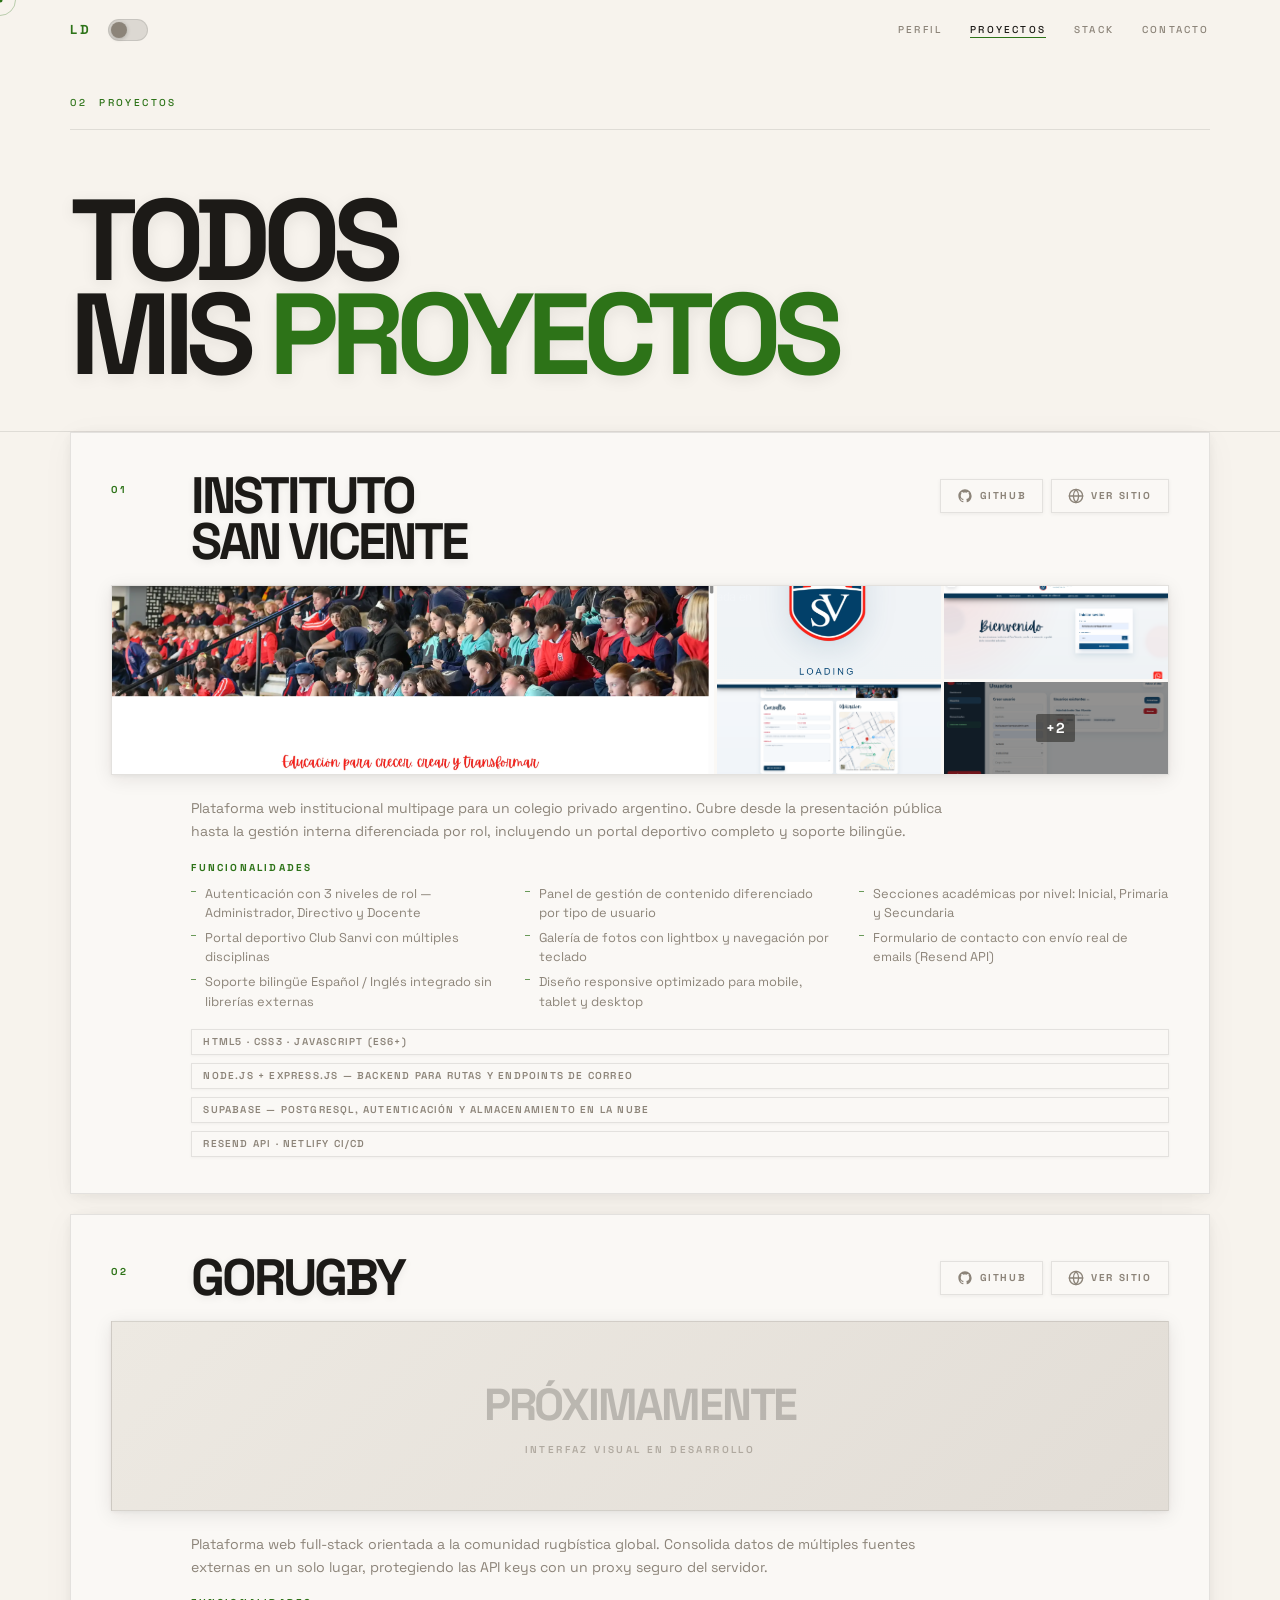
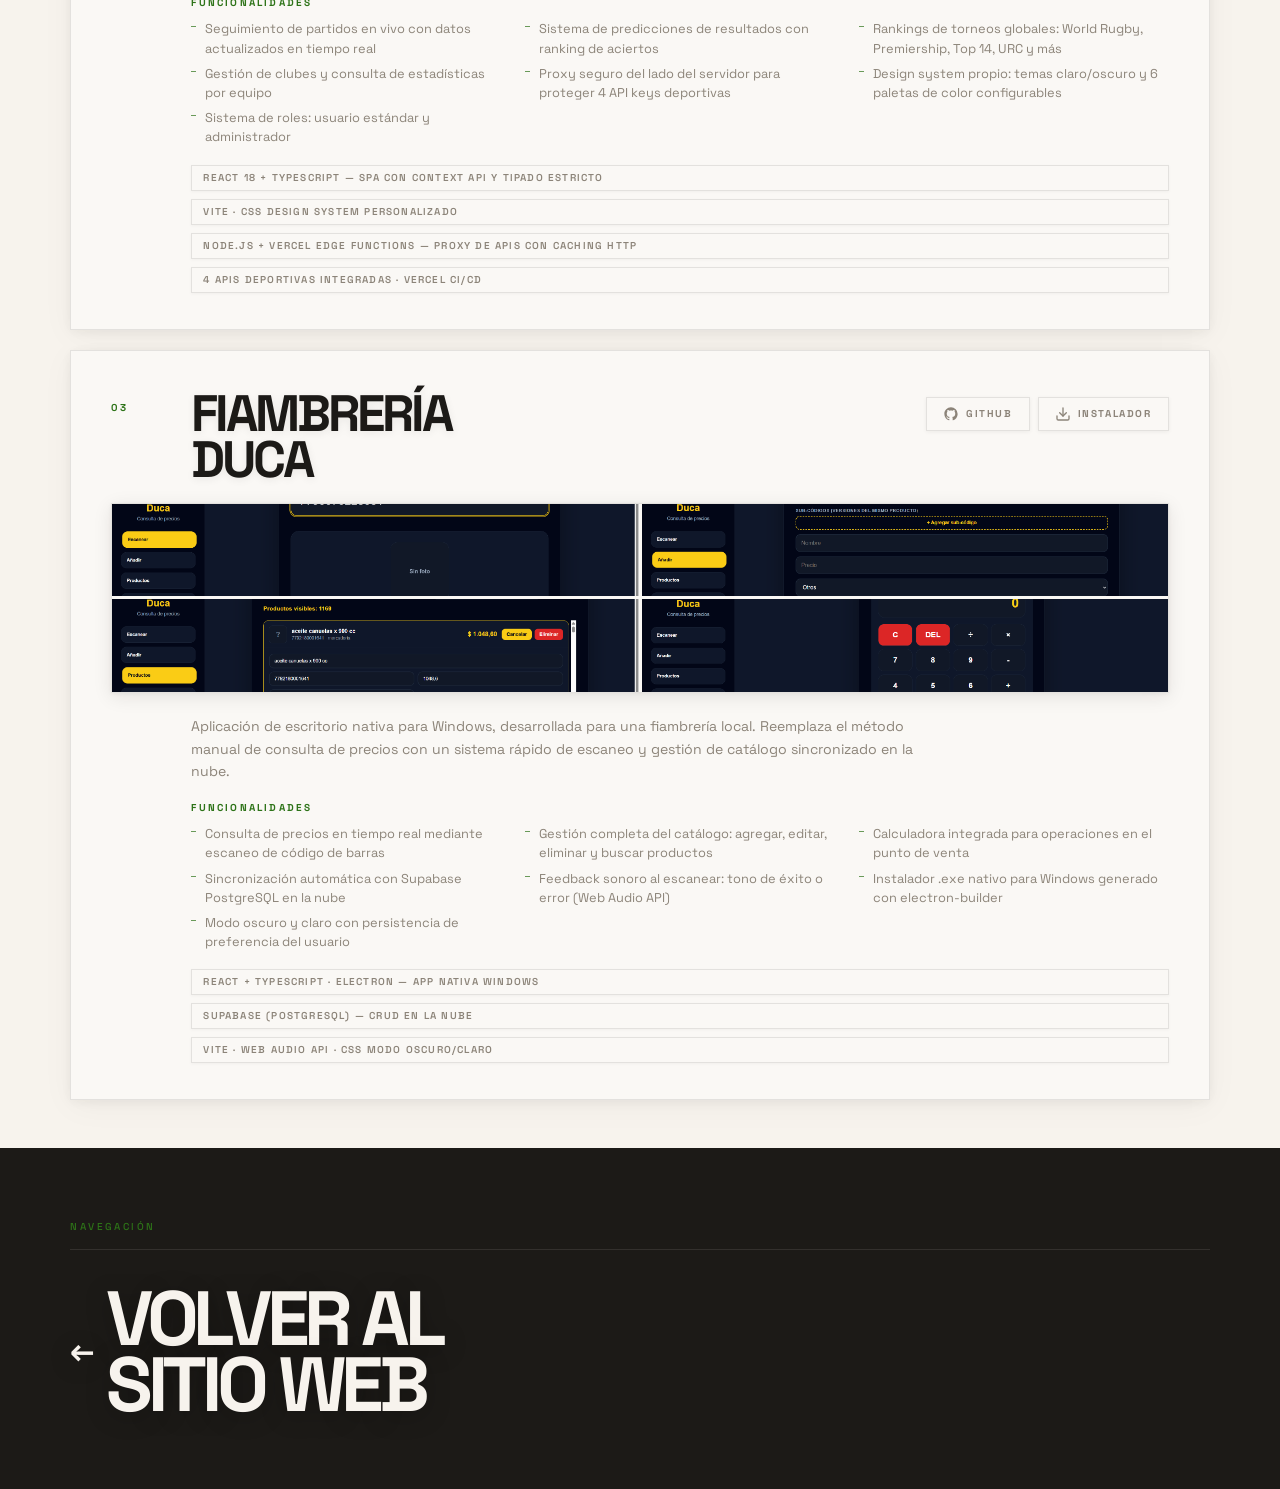
==== commit 08d95e13: "Remove arrow emoji from navigation label in proyectos.html Co-Authored-By: Claude Sonnet 4.6 <norepl" ====
--- a/proyectos.html
+++ b/proyectos.html
@@ -3,15 +3,33 @@
 <head>
   <meta charset="UTF-8" />
   <meta name="viewport" content="width=device-width, initial-scale=1.0" />
-  <title>Proyectos — Luciano Duca</title>
-  <meta name="description" content="Proyectos de desarrollo web y sistemas por Luciano Duca — Mendoza, Argentina." />
+  <title>Proyectos de Desarrollo Web | Luciano Duca — Mendoza, Argentina</title>
+  <meta name="description" content="Proyectos de desarrollo web full-stack por Luciano Duca: plataforma institucional, app de rugby con APIs en tiempo real y sistema POS con Electron. Mendoza, Argentina." />
+  <meta name="author" content="Luciano Duca" />
+  <meta name="robots" content="index, follow" />
+  <link rel="canonical" href="https://lucianoduca.com/proyectos.html" />
+
+  <!-- Open Graph -->
+  <meta property="og:type" content="website" />
+  <meta property="og:url" content="https://lucianoduca.com/proyectos.html" />
+  <meta property="og:title" content="Proyectos de Desarrollo Web | Luciano Duca" />
+  <meta property="og:description" content="Proyectos full-stack: plataforma institucional multipage, app de rugby con APIs en tiempo real y sistema POS con Electron + React." />
+  <meta property="og:image" content="https://lucianoduca.com/assets/img/proyectos/Instituto-San-Vicente/PC-Inicio.png" />
+  <meta property="og:locale" content="es_AR" />
+
+  <!-- Twitter Card -->
+  <meta name="twitter:card" content="summary_large_image" />
+  <meta name="twitter:title" content="Proyectos de Desarrollo Web | Luciano Duca" />
+  <meta name="twitter:description" content="Proyectos full-stack: plataforma institucional, app de rugby con APIs en tiempo real y sistema POS con Electron + React." />
+  <meta name="twitter:image" content="https://lucianoduca.com/assets/img/proyectos/Instituto-San-Vicente/PC-Inicio.png" />
   <link rel="icon" type="image/svg+xml" href="assets/img/favicon2.svg" />
   <link rel="preconnect" href="https://fonts.googleapis.com">
   <link rel="preconnect" href="https://fonts.gstatic.com" crossorigin>
   <link href="https://fonts.googleapis.com/css2?family=Space+Grotesk:wght@400;500;700;900&display=swap" rel="stylesheet">
+  <link rel="preload" href="assets/img/proyectos/Instituto-San-Vicente/PC-Inicio.png" as="image" />
   <link rel="stylesheet" href="css/styles.css" />
   <link rel="stylesheet" href="css/proyectos.css" />
-  <script>(function(){var t=localStorage.getItem('theme');if(t==='dark'||(!t&&matchMedia('(prefers-color-scheme:dark)').matches))document.documentElement.setAttribute('data-theme','dark');})();</script>
+  <script>(function(){var t=localStorage.getItem('theme');if(t==='dark')document.documentElement.setAttribute('data-theme','dark');})();</script>
 </head>
 <body>
 
@@ -71,7 +89,7 @@
 
         <div class="pp-gallery" data-gallery="sv">
           <figure class="pp-gi pp-gi--featured" data-index="0">
-            <img src="assets/img/proyectos/Instituto-San-Vicente/PC-Inicio.png" alt="Página de inicio" loading="lazy" />
+            <img src="assets/img/proyectos/Instituto-San-Vicente/PC-Inicio.png" alt="Instituto San Vicente — Página de inicio" loading="eager" fetchpriority="high" />
             <div class="pp-gi-overlay"><span>↗</span></div>
           </figure>
           <figure class="pp-gi" data-index="1">
@@ -238,7 +256,7 @@
   <!-- ─── VOLVER AL SITIO WEB ───────────── -->
   <section class="pp-back">
     <div class="pp-back-label">
-      <span>↩</span><span>Navegación</span>
+      <span>Navegación</span>
     </div>
     <a href="index.html" class="pp-back-link">
       <span class="pp-back-arrow">←</span>
--- a/css/styles.css
+++ b/css/styles.css
@@ -489,18 +489,22 @@
 }
 .stack-col ul { list-style:none; }
 .stack-col li {
-  font-size:clamp(1.2rem,2vw,2rem);
-  font-weight:900; letter-spacing:-.04em;
-  text-transform:uppercase; line-height:1;
-  padding:14px 0;
+  font-size:0.875rem;
+  font-weight:500;
+  letter-spacing:0;
+  text-transform:none;
+  line-height:1;
+  padding:10px 0;
   border-bottom:1px solid var(--line);
   color:var(--text);
+  display:flex;
+  align-items:center;
   transition:color .2s, padding-left .2s;
 }
 .stack-col li:last-child { border-bottom:none; }
 .stack-col li:hover {
   color:var(--accent);
-  padding-left:10px;
+  padding-left:6px;
 }
 
 /* ─── FRASE ──────────────────────────────────────── */
@@ -680,7 +684,7 @@
   .proj-tags span { font-size:10px; padding:3px 8px; }
 
   /* Stack */
-  .stack-col li { font-size:clamp(1rem,5.5vw,1.6rem); padding:10px 0; }
+  .stack-col li { font-size:0.875rem; padding:9px 0; }
 
   /* Frase */
   .s-frase blockquote::before { font-size:clamp(2.5rem,14vw,5rem); }
@@ -706,6 +710,21 @@
   .s-frase blockquote { font-size:1.05rem; }
   .contact-row        { grid-template-columns:1fr; gap:4px; }
   .contact-row span   { font-size:9px; }
+}
+
+/* ─── STACK ICONS ────────────────────────────────── */
+.stack-icon {
+  width: 16px;
+  height: 16px;
+  object-fit: contain;
+  vertical-align: middle;
+  margin-right: 10px;
+  flex-shrink: 0;
+  display: inline-block;
+}
+/* Iconos monocromáticos (GitHub, Vercel) — se invierten en modo oscuro */
+[data-theme="dark"] .stack-icon--mono {
+  filter: invert(1) brightness(1.4);
 }
 
 /* ─── THEME TOGGLE (interruptor) ─────────────────── */
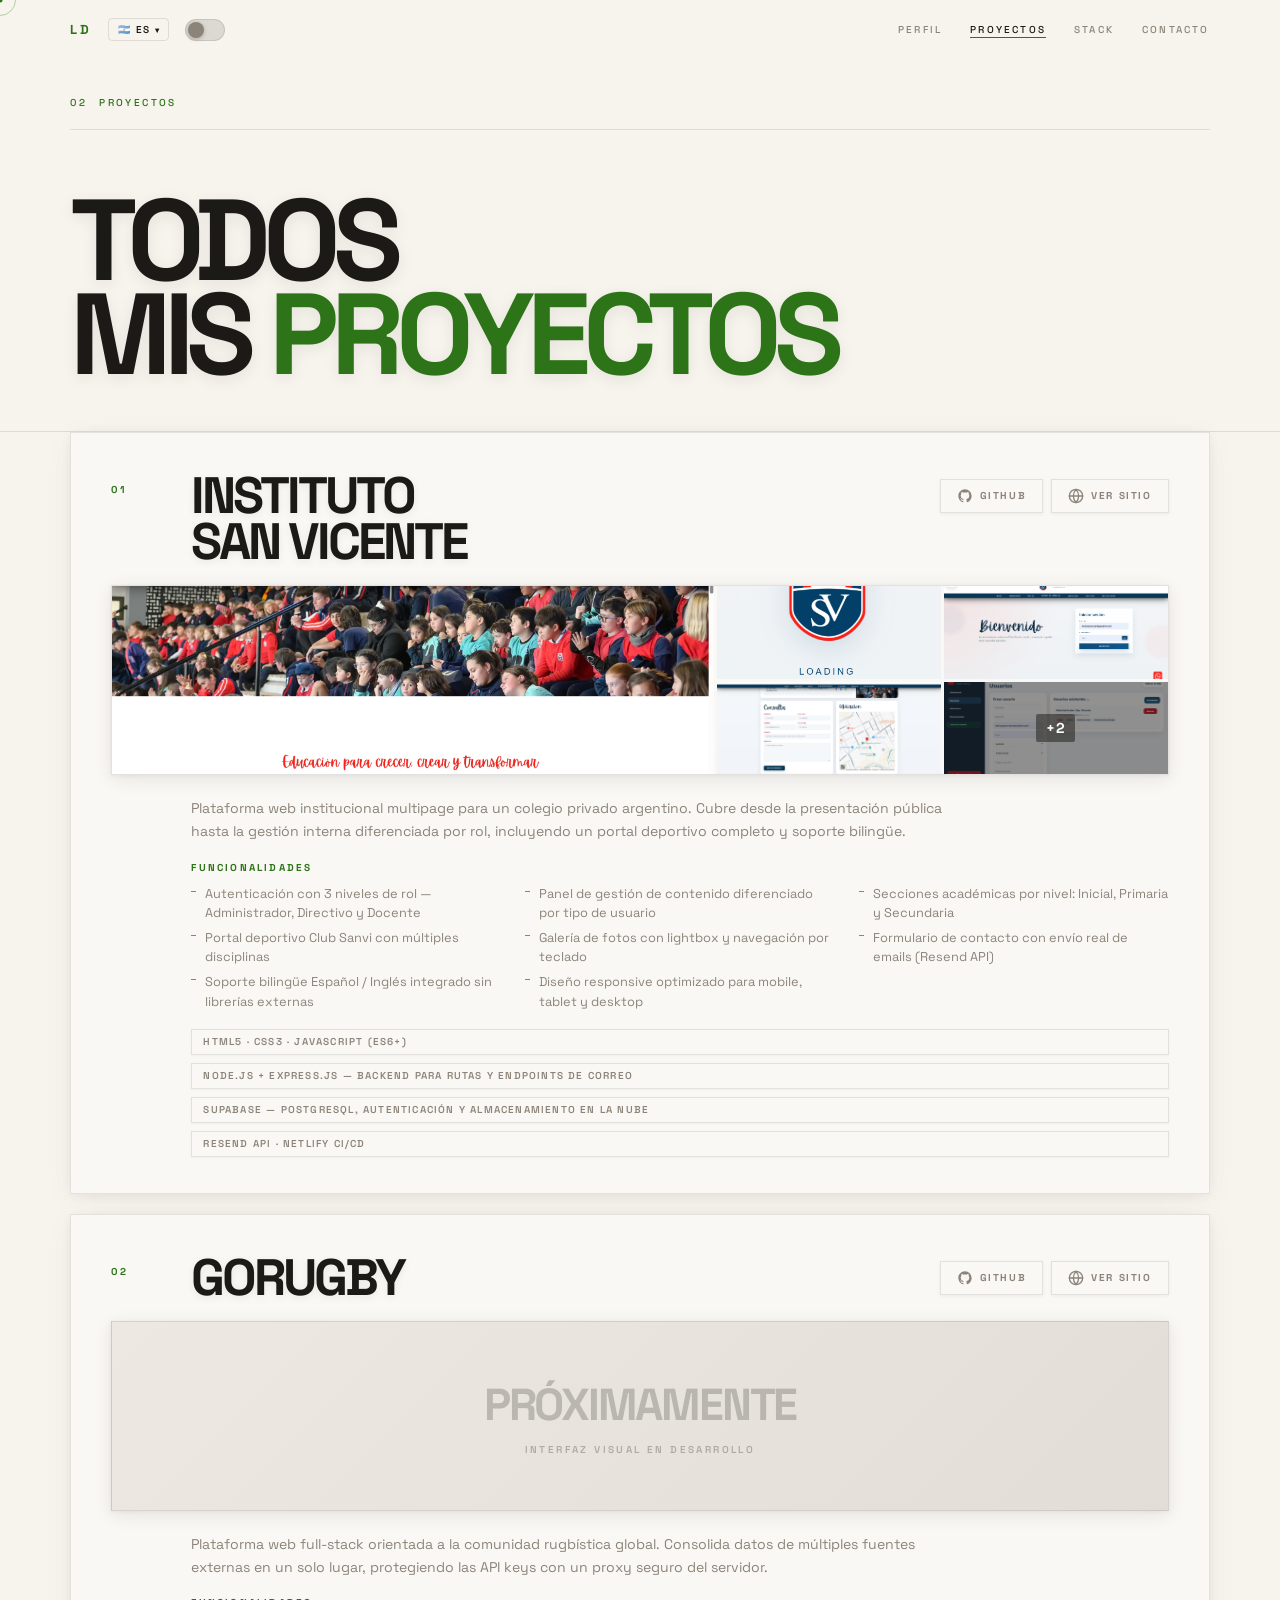
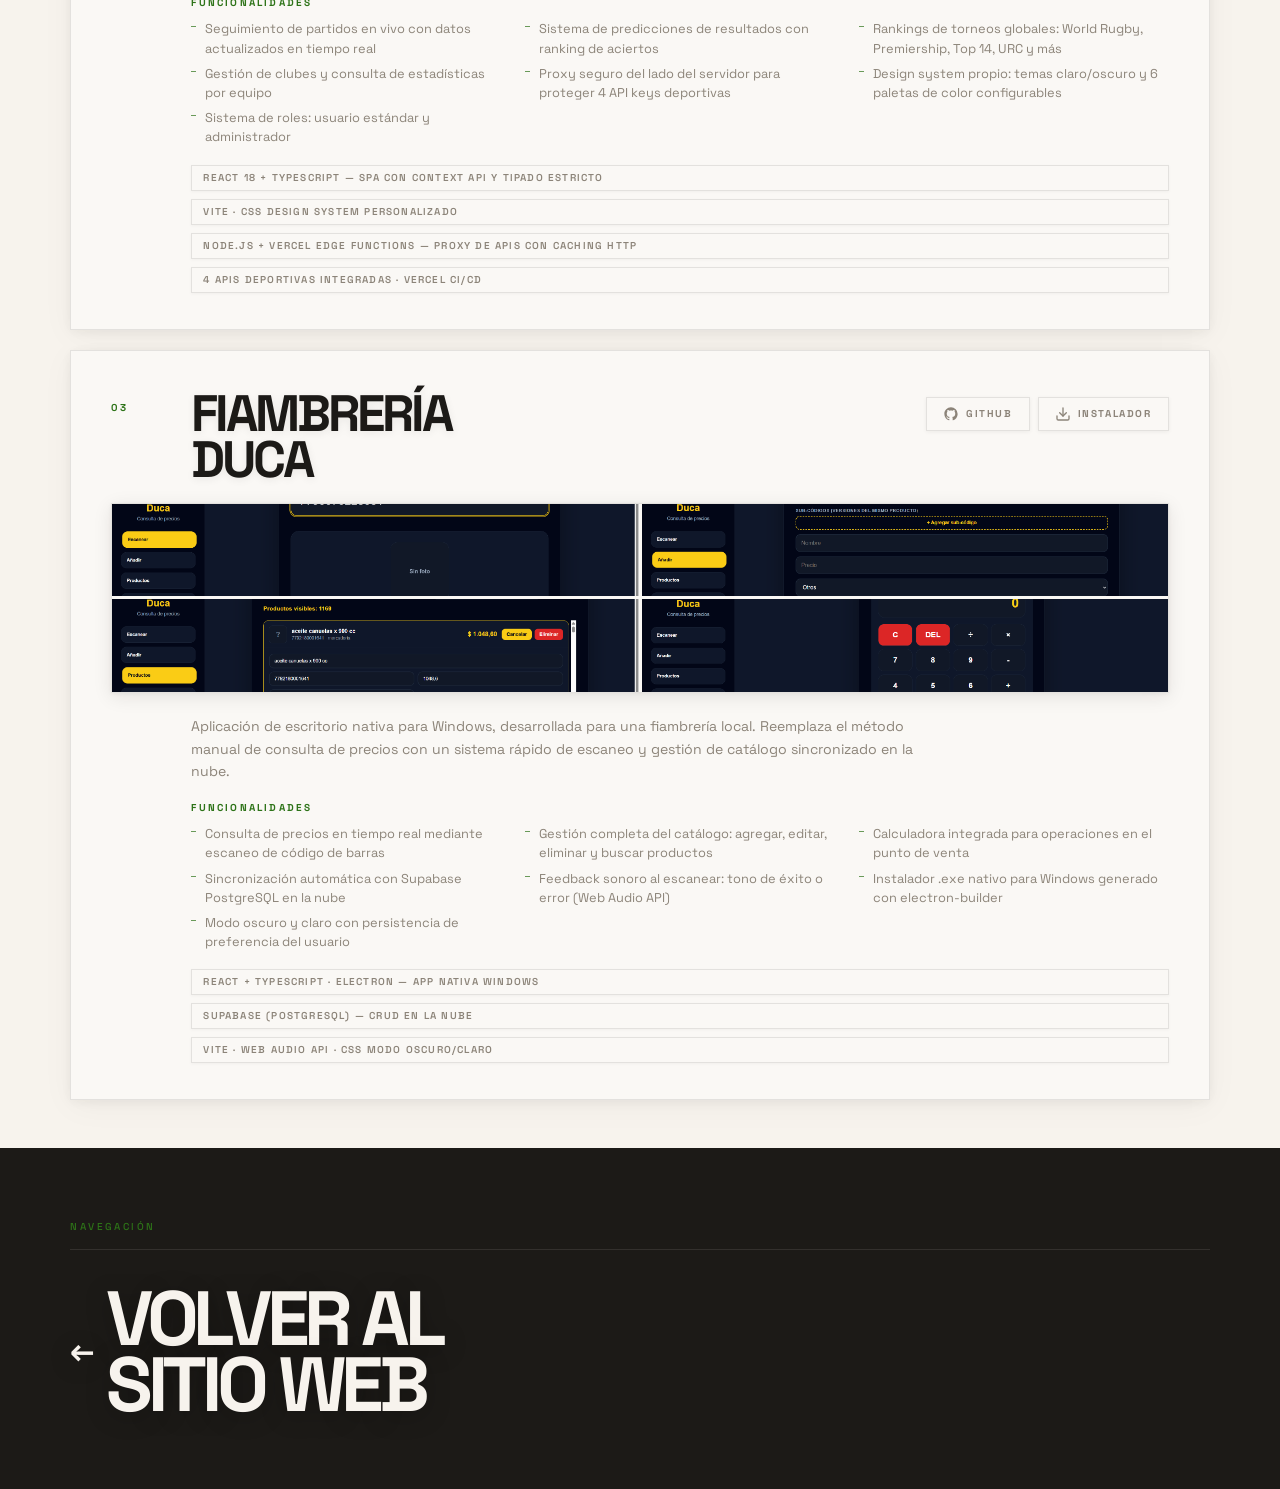
==== commit 09b943f1: "Add i18n support to proyectos.html in 5 languages - Add language switcher to proyectos.html nav (ES/" ====
--- a/proyectos.html
+++ b/proyectos.html
@@ -40,16 +40,30 @@
   <header class="nav" id="nav">
     <div class="nav-left">
       <a href="index.html" class="nav-brand">LD</a>
+      <div class="lang-switcher" id="langSwitcher">
+        <button class="lang-btn" id="langBtn" aria-label="Cambiar idioma">
+          <span id="langFlag">🇦🇷</span>
+          <span id="langCode">ES</span>
+          <span class="lang-arrow">▾</span>
+        </button>
+        <div class="lang-dropdown" id="langDropdown" hidden>
+          <button class="lang-option active" data-lang="es">🇦🇷 Español</button>
+          <button class="lang-option" data-lang="en">🇺🇸 English</button>
+          <button class="lang-option" data-lang="pt">🇧🇷 Português</button>
+          <button class="lang-option" data-lang="fr">🇫🇷 Français</button>
+          <button class="lang-option" data-lang="de">🇩🇪 Deutsch</button>
+        </div>
+      </div>
       <button class="theme-toggle" id="themeBtn" aria-label="Cambiar tema claro/oscuro" role="switch"></button>
     </div>
     <button class="menu-btn" id="menuBtn" aria-label="Abrir menú">
       <span></span><span></span>
     </button>
     <nav id="navMenu">
-      <a href="index.html#perfil">Perfil</a>
-      <a href="proyectos.html" class="nav-active">Proyectos</a>
+      <a href="index.html#perfil" data-i18n="nav-perfil">Perfil</a>
+      <a href="proyectos.html" class="nav-active" data-i18n="nav-proyectos">Proyectos</a>
       <a href="index.html#stack">Stack</a>
-      <a href="index.html#contacto">Contacto</a>
+      <a href="index.html#contacto" data-i18n="nav-contacto">Contacto</a>
     </nav>
   </header>
 
@@ -58,9 +72,9 @@
     <!-- ─── HERO ──────────────────────────── -->
     <section class="pp-hero">
       <div class="sec-label fade">
-        <span>02</span><span>Proyectos</span>
+        <span>02</span><span data-i18n="pp-sec-label">Proyectos</span>
       </div>
-      <h1 class="fade d1">
+      <h1 class="fade d1" data-i18n-html="pp-hero-h1">
         Todos<br>mis <span class="accent">proyectos</span>
       </h1>
     </section>
@@ -118,18 +132,18 @@
         </div>
 
         <div class="pp-card-body">
-          <p class="pp-card-desc">Plataforma web institucional multipage para un colegio privado argentino. Cubre desde la presentación pública hasta la gestión interna diferenciada por rol, incluyendo un portal deportivo completo y soporte bilingüe.</p>
+          <p class="pp-card-desc" data-i18n="pp-01-desc">Plataforma web institucional multipage para un colegio privado argentino. Cubre desde la presentación pública hasta la gestión interna diferenciada por rol, incluyendo un portal deportivo completo y soporte bilingüe.</p>
           <div class="pp-features">
-            <h4 class="pp-features-title">Funcionalidades</h4>
+            <h4 class="pp-features-title" data-i18n="pp-features-title">Funcionalidades</h4>
             <ul class="pp-features-list">
-              <li>Autenticación con 3 niveles de rol — Administrador, Directivo y Docente</li>
-              <li>Panel de gestión de contenido diferenciado por tipo de usuario</li>
-              <li>Secciones académicas por nivel: Inicial, Primaria y Secundaria</li>
-              <li>Portal deportivo Club Sanvi con múltiples disciplinas</li>
-              <li>Galería de fotos con lightbox y navegación por teclado</li>
-              <li>Formulario de contacto con envío real de emails (Resend API)</li>
-              <li>Soporte bilingüe Español / Inglés integrado sin librerías externas</li>
-              <li>Diseño responsive optimizado para mobile, tablet y desktop</li>
+              <li data-i18n="pp-01-f1">Autenticación con 3 niveles de rol — Administrador, Directivo y Docente</li>
+              <li data-i18n="pp-01-f2">Panel de gestión de contenido diferenciado por tipo de usuario</li>
+              <li data-i18n="pp-01-f3">Secciones académicas por nivel: Inicial, Primaria y Secundaria</li>
+              <li data-i18n="pp-01-f4">Portal deportivo Club Sanvi con múltiples disciplinas</li>
+              <li data-i18n="pp-01-f5">Galería de fotos con lightbox y navegación por teclado</li>
+              <li data-i18n="pp-01-f6">Formulario de contacto con envío real de emails (Resend API)</li>
+              <li data-i18n="pp-01-f7">Soporte bilingüe Español / Inglés integrado sin librerías externas</li>
+              <li data-i18n="pp-01-f8">Diseño responsive optimizado para mobile, tablet y desktop</li>
             </ul>
           </div>
           <div class="proj-tags">
@@ -162,23 +176,23 @@
 
         <div class="pp-gallery pp-gallery--soon">
           <div class="pp-soon-wrap">
-            <p class="pp-soon-title">Próximamente</p>
-            <small class="pp-soon-sub">Interfaz visual en desarrollo</small>
+            <p class="pp-soon-title" data-i18n="pp-02-soon-title">Próximamente</p>
+            <small class="pp-soon-sub" data-i18n="pp-02-soon-sub">Interfaz visual en desarrollo</small>
           </div>
         </div>
 
         <div class="pp-card-body">
-          <p class="pp-card-desc">Plataforma web full-stack orientada a la comunidad rugbística global. Consolida datos de múltiples fuentes externas en un solo lugar, protegiendo las API keys con un proxy seguro del servidor.</p>
+          <p class="pp-card-desc" data-i18n="pp-02-desc">Plataforma web full-stack orientada a la comunidad rugbística global. Consolida datos de múltiples fuentes externas en un solo lugar, protegiendo las API keys con un proxy seguro del servidor.</p>
           <div class="pp-features">
-            <h4 class="pp-features-title">Funcionalidades</h4>
+            <h4 class="pp-features-title" data-i18n="pp-features-title">Funcionalidades</h4>
             <ul class="pp-features-list">
-              <li>Seguimiento de partidos en vivo con datos actualizados en tiempo real</li>
-              <li>Sistema de predicciones de resultados con ranking de aciertos</li>
-              <li>Rankings de torneos globales: World Rugby, Premiership, Top 14, URC y más</li>
-              <li>Gestión de clubes y consulta de estadísticas por equipo</li>
-              <li>Proxy seguro del lado del servidor para proteger 4 API keys deportivas</li>
-              <li>Design system propio: temas claro/oscuro y 6 paletas de color configurables</li>
-              <li>Sistema de roles: usuario estándar y administrador</li>
+              <li data-i18n="pp-02-f1">Seguimiento de partidos en vivo con datos actualizados en tiempo real</li>
+              <li data-i18n="pp-02-f2">Sistema de predicciones de resultados con ranking de aciertos</li>
+              <li data-i18n="pp-02-f3">Rankings de torneos globales: World Rugby, Premiership, Top 14, URC y más</li>
+              <li data-i18n="pp-02-f4">Gestión de clubes y consulta de estadísticas por equipo</li>
+              <li data-i18n="pp-02-f5">Proxy seguro del lado del servidor para proteger 4 API keys deportivas</li>
+              <li data-i18n="pp-02-f6">Design system propio: temas claro/oscuro y 6 paletas de color configurables</li>
+              <li data-i18n="pp-02-f7">Sistema de roles: usuario estándar y administrador</li>
             </ul>
           </div>
           <div class="proj-tags">
@@ -229,17 +243,17 @@
         </div>
 
         <div class="pp-card-body">
-          <p class="pp-card-desc">Aplicación de escritorio nativa para Windows, desarrollada para una fiambrería local. Reemplaza el método manual de consulta de precios con un sistema rápido de escaneo y gestión de catálogo sincronizado en la nube.</p>
+          <p class="pp-card-desc" data-i18n="pp-03-desc">Aplicación de escritorio nativa para Windows, desarrollada para una fiambrería local. Reemplaza el método manual de consulta de precios con un sistema rápido de escaneo y gestión de catálogo sincronizado en la nube.</p>
           <div class="pp-features">
-            <h4 class="pp-features-title">Funcionalidades</h4>
+            <h4 class="pp-features-title" data-i18n="pp-features-title">Funcionalidades</h4>
             <ul class="pp-features-list">
-              <li>Consulta de precios en tiempo real mediante escaneo de código de barras</li>
-              <li>Gestión completa del catálogo: agregar, editar, eliminar y buscar productos</li>
-              <li>Calculadora integrada para operaciones en el punto de venta</li>
-              <li>Sincronización automática con Supabase PostgreSQL en la nube</li>
-              <li>Feedback sonoro al escanear: tono de éxito o error (Web Audio API)</li>
-              <li>Instalador .exe nativo para Windows generado con electron-builder</li>
-              <li>Modo oscuro y claro con persistencia de preferencia del usuario</li>
+              <li data-i18n="pp-03-f1">Consulta de precios en tiempo real mediante escaneo de código de barras</li>
+              <li data-i18n="pp-03-f2">Gestión completa del catálogo: agregar, editar, eliminar y buscar productos</li>
+              <li data-i18n="pp-03-f3">Calculadora integrada para operaciones en el punto de venta</li>
+              <li data-i18n="pp-03-f4">Sincronización automática con Supabase PostgreSQL en la nube</li>
+              <li data-i18n="pp-03-f5">Feedback sonoro al escanear: tono de éxito o error (Web Audio API)</li>
+              <li data-i18n="pp-03-f6">Instalador .exe nativo para Windows generado con electron-builder</li>
+              <li data-i18n="pp-03-f7">Modo oscuro y claro con persistencia de preferencia del usuario</li>
             </ul>
           </div>
           <div class="proj-tags">
@@ -256,11 +270,11 @@
   <!-- ─── VOLVER AL SITIO WEB ───────────── -->
   <section class="pp-back">
     <div class="pp-back-label">
-      <span>Navegación</span>
+      <span data-i18n="pp-back-nav">Navegación</span>
     </div>
     <a href="index.html" class="pp-back-link">
       <span class="pp-back-arrow">←</span>
-      Volver al<br>sitio web
+      <span data-i18n-html="pp-back-link-text">Volver al<br>sitio web</span>
     </a>
   </section>
 
@@ -275,6 +289,7 @@
     <div class="pp-lb-counter" id="ppLbCounter"></div>
   </div>
 
+  <script src="js/i18n.js"></script>
   <script src="js/script.js"></script>
   <script src="js/proyectos.js"></script>
   <script src="js/theme.js"></script>
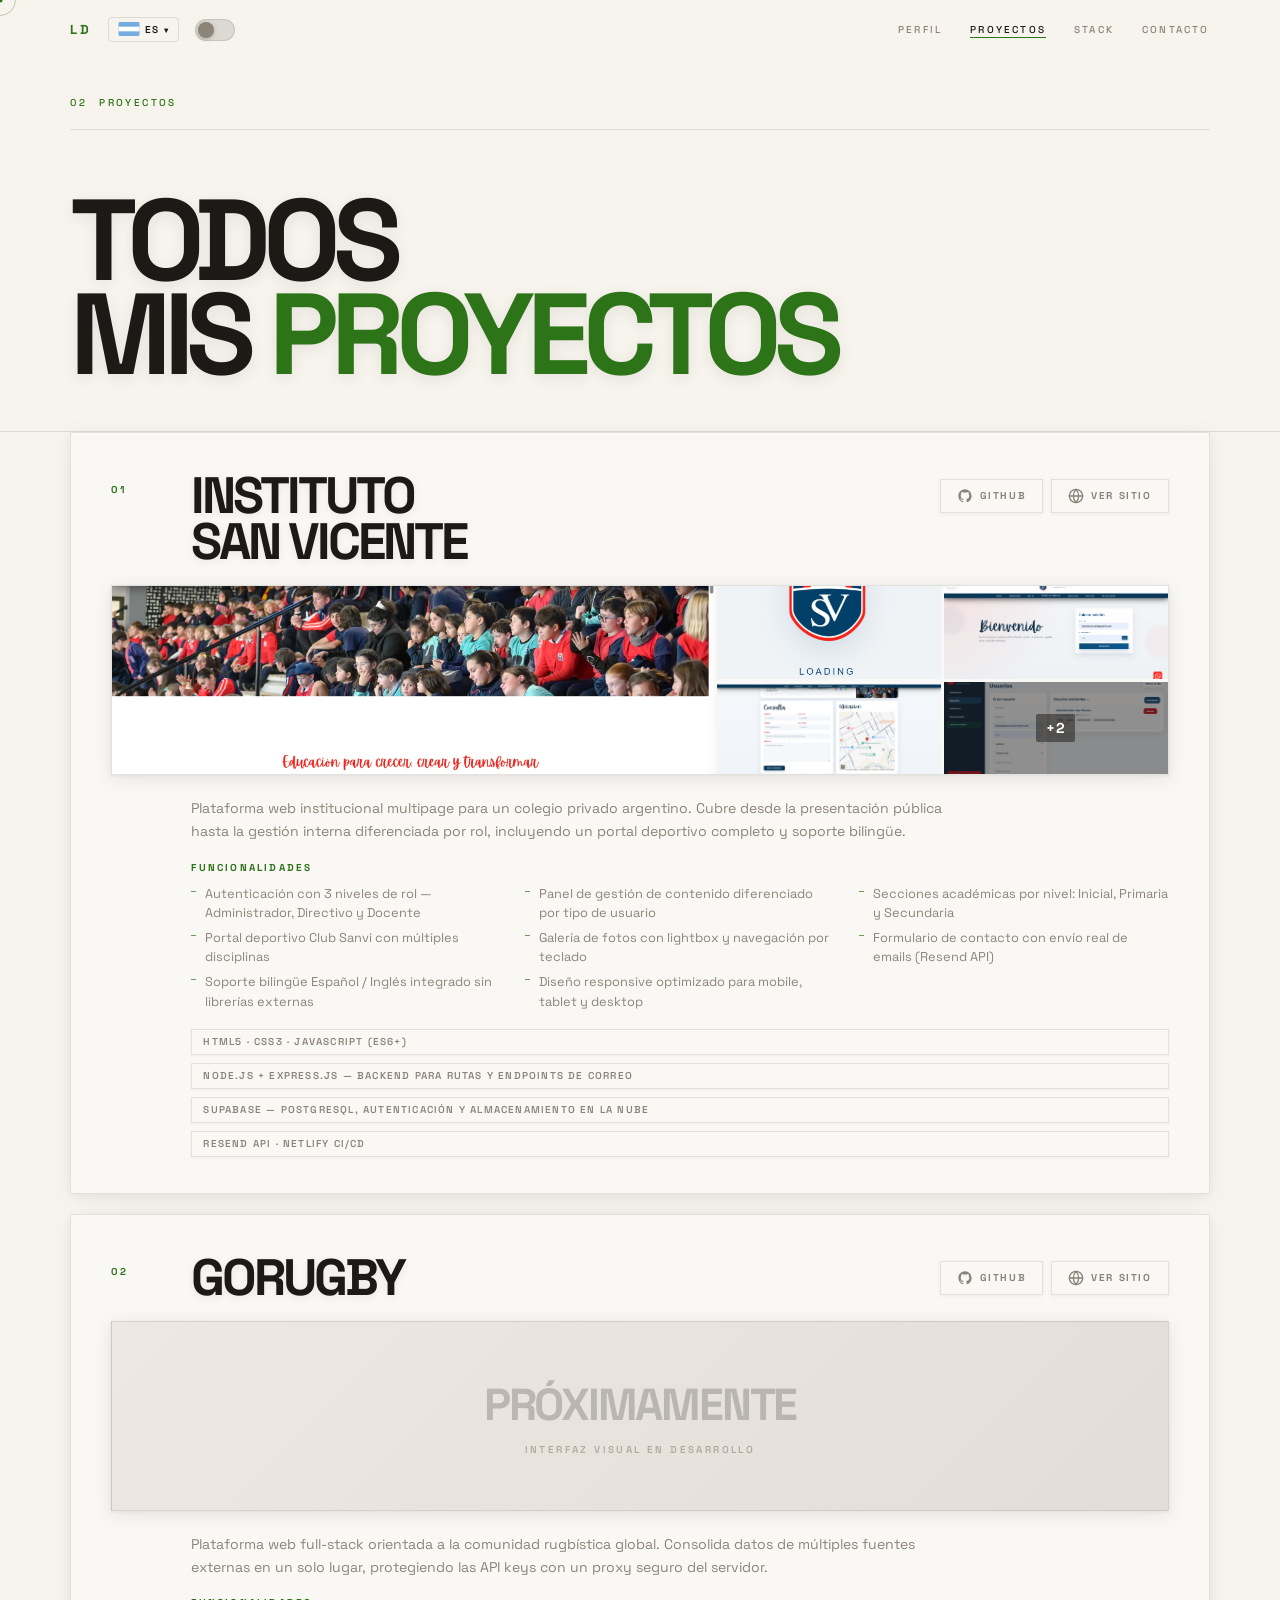
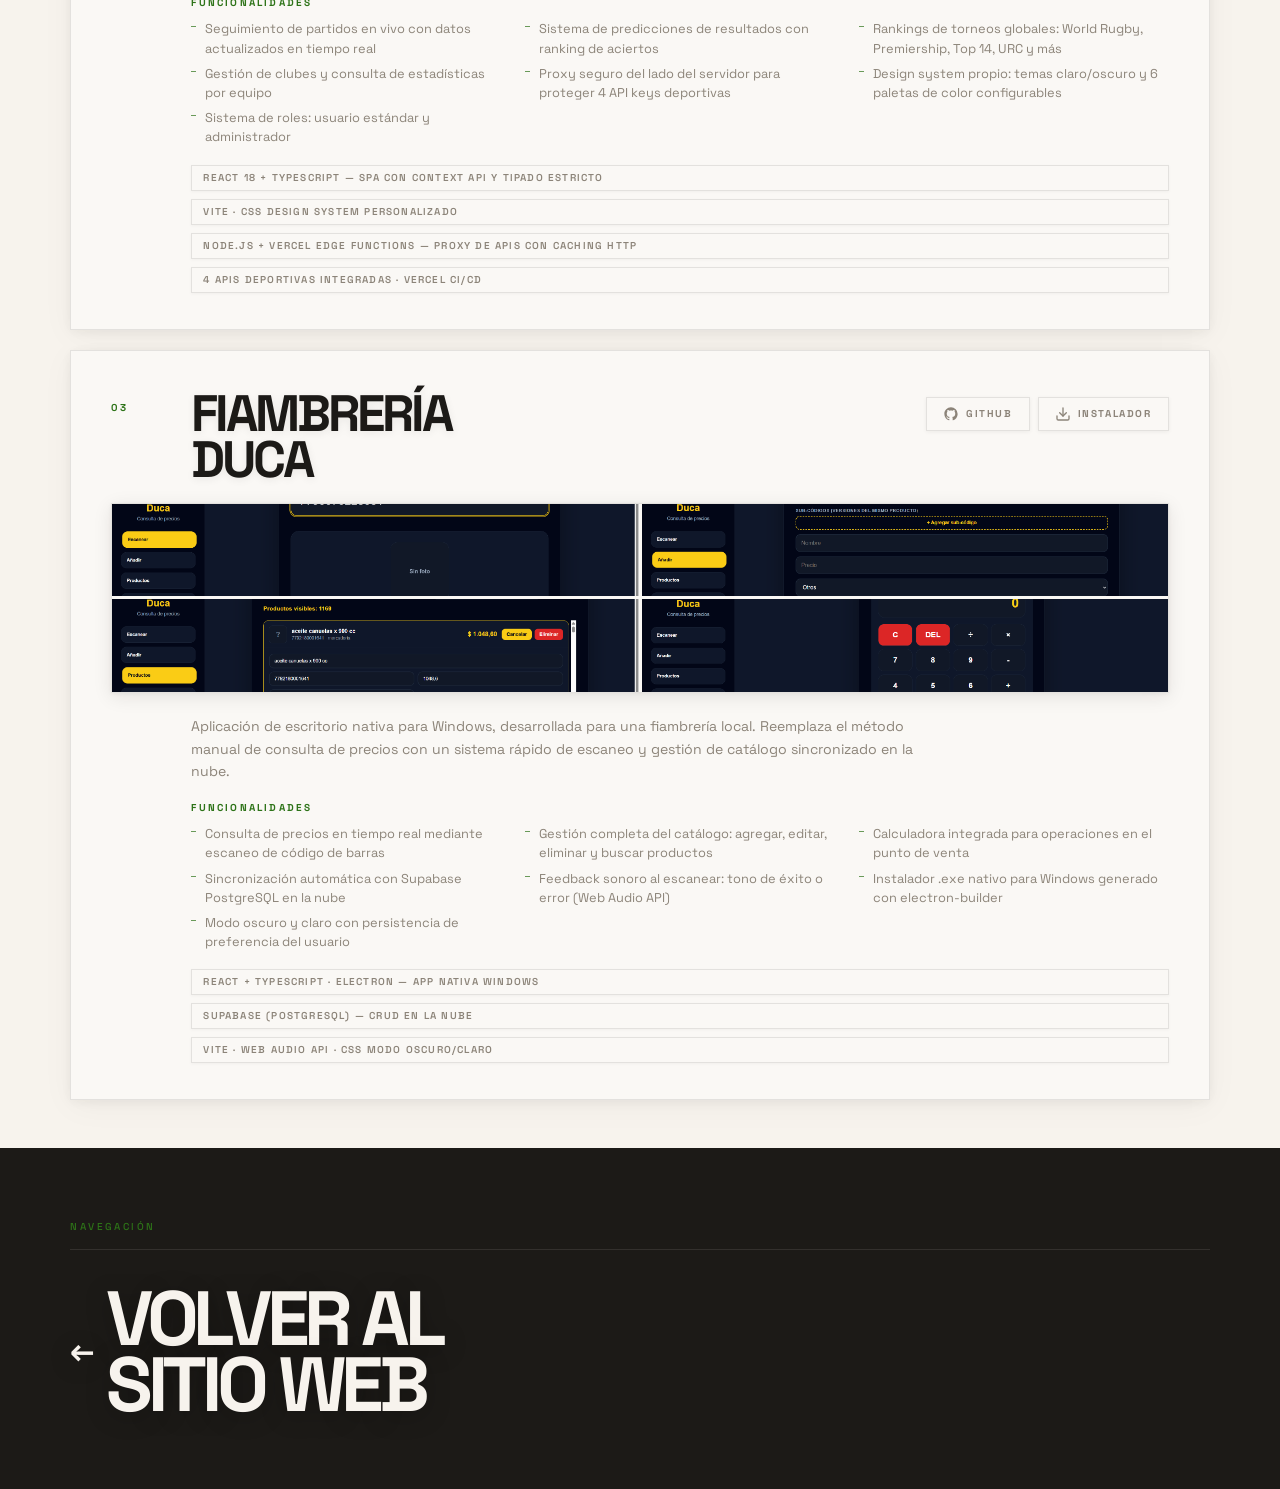
==== commit 9fe290ea: "Replace emoji flags with SVG flags in language switcher Co-Authored-By: Claude Sonnet 4.6 <noreply@a" ====
--- a/proyectos.html
+++ b/proyectos.html
@@ -42,16 +42,16 @@
       <a href="index.html" class="nav-brand">LD</a>
       <div class="lang-switcher" id="langSwitcher">
         <button class="lang-btn" id="langBtn" aria-label="Cambiar idioma">
-          <span id="langFlag">🇦🇷</span>
+          <span id="langFlag"><svg class="flag-icon" xmlns="http://www.w3.org/2000/svg" viewBox="0 0 21 14"><rect width="21" height="14" fill="#74ACDF"/><rect y="4.67" width="21" height="4.67" fill="#fff"/></svg></span>
           <span id="langCode">ES</span>
           <span class="lang-arrow">▾</span>
         </button>
         <div class="lang-dropdown" id="langDropdown" hidden>
-          <button class="lang-option active" data-lang="es">🇦🇷 Español</button>
-          <button class="lang-option" data-lang="en">🇺🇸 English</button>
-          <button class="lang-option" data-lang="pt">🇧🇷 Português</button>
-          <button class="lang-option" data-lang="fr">🇫🇷 Français</button>
-          <button class="lang-option" data-lang="de">🇩🇪 Deutsch</button>
+          <button class="lang-option active" data-lang="es"><svg class="flag-icon" xmlns="http://www.w3.org/2000/svg" viewBox="0 0 21 14"><rect width="21" height="14" fill="#74ACDF"/><rect y="4.67" width="21" height="4.67" fill="#fff"/></svg> Español</button>
+          <button class="lang-option" data-lang="en"><svg class="flag-icon" xmlns="http://www.w3.org/2000/svg" viewBox="0 0 21 14"><rect width="21" height="14" fill="#B22234"/><rect y="1.08" width="21" height="1.08" fill="#fff"/><rect y="3.23" width="21" height="1.08" fill="#fff"/><rect y="5.38" width="21" height="1.08" fill="#fff"/><rect y="7.54" width="21" height="1.08" fill="#fff"/><rect y="9.69" width="21" height="1.08" fill="#fff"/><rect y="11.85" width="21" height="1.08" fill="#fff"/><rect width="8.4" height="7.54" fill="#3C3B6E"/></svg> English</button>
+          <button class="lang-option" data-lang="pt"><svg class="flag-icon" xmlns="http://www.w3.org/2000/svg" viewBox="0 0 21 14"><rect width="21" height="14" fill="#009C3B"/><polygon points="10.5,1.5 19.5,7 10.5,12.5 1.5,7" fill="#FFDF00"/><circle cx="10.5" cy="7" r="3" fill="#002776"/></svg> Português</button>
+          <button class="lang-option" data-lang="fr"><svg class="flag-icon" xmlns="http://www.w3.org/2000/svg" viewBox="0 0 21 14"><rect width="21" height="14" fill="#EF4135"/><rect width="14" height="14" fill="#fff"/><rect width="7" height="14" fill="#002395"/></svg> Français</button>
+          <button class="lang-option" data-lang="de"><svg class="flag-icon" xmlns="http://www.w3.org/2000/svg" viewBox="0 0 21 14"><rect width="21" height="14" fill="#FFCE00"/><rect width="21" height="9.33" fill="#DD0000"/><rect width="21" height="4.67" fill="#000"/></svg> Deutsch</button>
         </div>
       </div>
       <button class="theme-toggle" id="themeBtn" aria-label="Cambiar tema claro/oscuro" role="switch"></button>
@@ -74,8 +74,9 @@
       <div class="sec-label fade">
         <span>02</span><span data-i18n="pp-sec-label">Proyectos</span>
       </div>
-      <h1 class="fade d1" data-i18n-html="pp-hero-h1">
-        Todos<br>mis <span class="accent">proyectos</span>
+      <h1 class="fade d1">
+        <span data-i18n="pp-titulo-1">Todos</span><br>
+        <span data-i18n="pp-titulo-2">mis</span> <span class="accent" data-i18n="pp-titulo-accent">proyectos</span>
       </h1>
     </section>
 
@@ -95,7 +96,7 @@
               </a>
               <a href="https://instituto-san-vicente-5-20.onrender.com/index.html" class="pp-link-btn" target="_blank" rel="noopener noreferrer" aria-label="Ver sitio web oficial">
                 <svg width="16" height="16" viewBox="0 0 24 24" fill="none" stroke="currentColor" stroke-width="2" stroke-linecap="round" stroke-linejoin="round" aria-hidden="true"><circle cx="12" cy="12" r="10"/><line x1="2" y1="12" x2="22" y2="12"/><path d="M12 2a15.3 15.3 0 0 1 4 10 15.3 15.3 0 0 1-4 10 15.3 15.3 0 0 1-4-10 15.3 15.3 0 0 1 4-10z"/></svg>
-                Ver sitio
+                <span data-i18n="pp-ver-sitio">Ver sitio</span>
               </a>
             </div>
           </div>
@@ -168,7 +169,7 @@
               </a>
               <a href="https://gorugby.vercel.app/" class="pp-link-btn" target="_blank" rel="noopener noreferrer" aria-label="Ver sitio web oficial">
                 <svg width="16" height="16" viewBox="0 0 24 24" fill="none" stroke="currentColor" stroke-width="2" stroke-linecap="round" stroke-linejoin="round" aria-hidden="true"><circle cx="12" cy="12" r="10"/><line x1="2" y1="12" x2="22" y2="12"/><path d="M12 2a15.3 15.3 0 0 1 4 10 15.3 15.3 0 0 1-4 10 15.3 15.3 0 0 1-4-10 15.3 15.3 0 0 1 4-10z"/></svg>
-                Ver sitio
+                <span data-i18n="pp-ver-sitio">Ver sitio</span>
               </a>
             </div>
           </div>
@@ -217,7 +218,7 @@
               </a>
               <a href="https://drive.google.com/file/d/1Qns10t8SLtp6qqNAk8wg6qYmzBFaeWhU/view?usp=sharing" class="pp-link-btn" target="_blank" rel="noopener noreferrer" aria-label="Descargar instalador">
                 <svg width="16" height="16" viewBox="0 0 24 24" fill="none" stroke="currentColor" stroke-width="2" stroke-linecap="round" stroke-linejoin="round" aria-hidden="true"><path d="M21 15v4a2 2 0 0 1-2 2H5a2 2 0 0 1-2-2v-4"/><polyline points="7 10 12 15 17 10"/><line x1="12" y1="15" x2="12" y2="3"/></svg>
-                Instalador
+                <span data-i18n="pp-instalador">Instalador</span>
               </a>
             </div>
           </div>
@@ -274,7 +275,10 @@
     </div>
     <a href="index.html" class="pp-back-link">
       <span class="pp-back-arrow">←</span>
-      <span data-i18n-html="pp-back-link-text">Volver al<br>sitio web</span>
+      <span>
+        <span data-i18n="pp-back-1">Volver al</span><br>
+        <span data-i18n="pp-back-2">sitio web</span>
+      </span>
     </a>
   </section>
 
--- a/css/styles.css
+++ b/css/styles.css
@@ -108,6 +108,7 @@
 .lang-option:hover { background:rgba(45,115,24,.08); color:var(--accent); }
 .lang-option.active { color:var(--accent); font-weight:700; }
 .lang-option + .lang-option { border-top:1px solid var(--line); }
+.lang-btn .flag-icon { margin-right:0; }
 .nav nav { display:flex; gap:28px; }
 .nav nav a {
   font-size:10px; font-weight:500;
